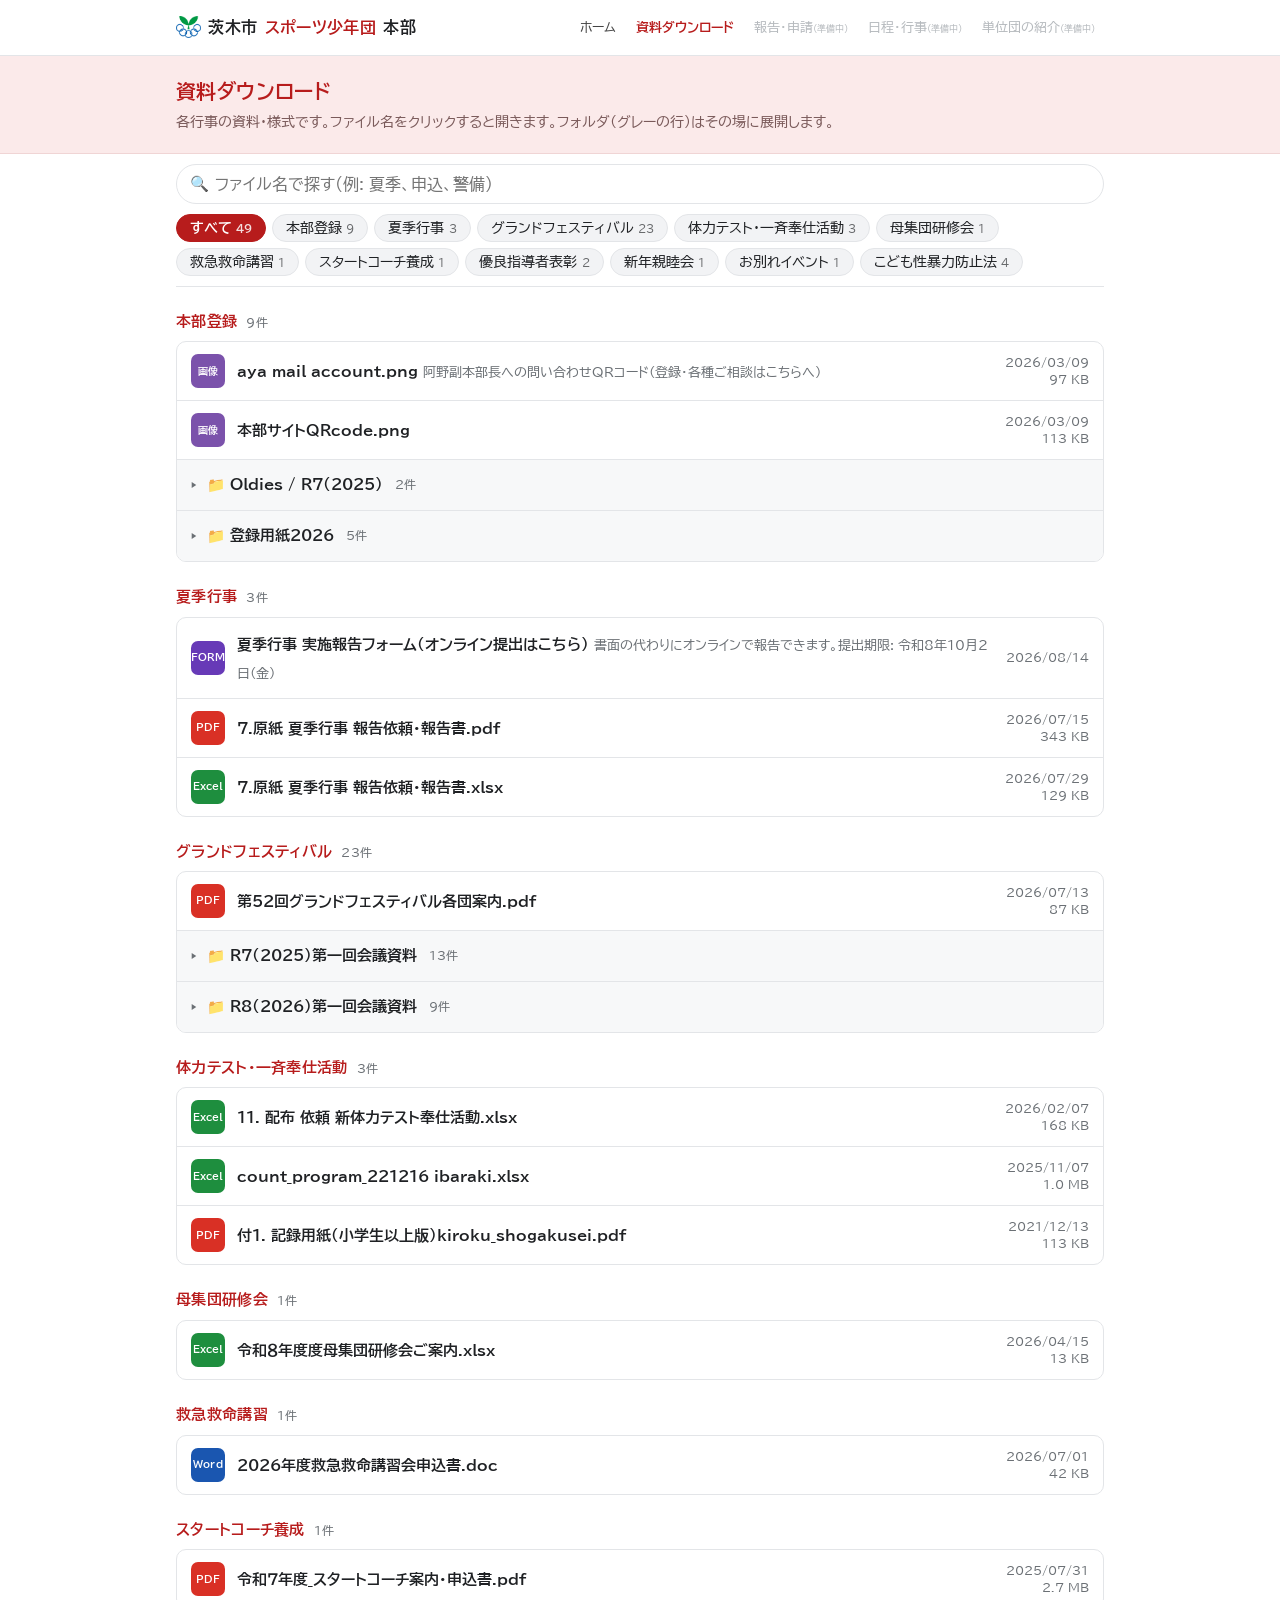
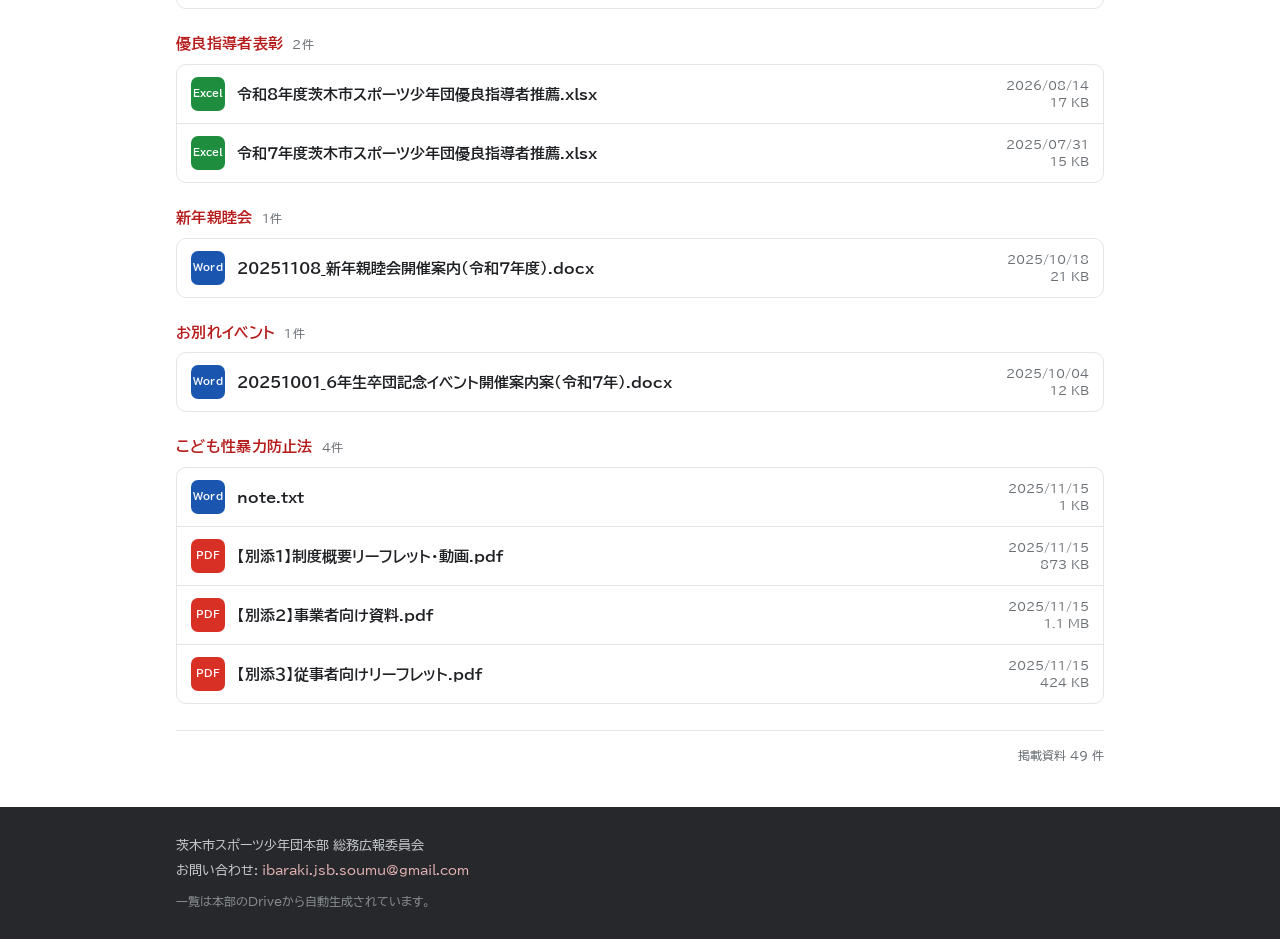
==== shiryo.html @ 9d0e5f06 "Add: PWA対応(ホーム画面追加用アイコン)とヘッダーへの公式ロゴ表示 - スポ少公式ロゴを透過化しアイコン一式(512/192/180/32)とlogo.pngを生成 - manifest.we" ====
<!DOCTYPE html>
<html lang="ja">
<head>
<meta charset="UTF-8">
<meta name="viewport" content="width=device-width, initial-scale=1">
<title>資料ダウンロード | 茨木市スポーツ少年団本部</title>
<!-- ホーム画面追加・ブックマーク用のアイコン(PWA) -->
<link rel="manifest" href="manifest.webmanifest">
<meta name="theme-color" content="#b71c1c">
<link rel="icon" type="image/png" sizes="32x32" href="icons/icon-32.png">
<link rel="apple-touch-icon" href="icons/apple-touch-icon.png">
<link rel="preconnect" href="https://fonts.googleapis.com">
<link rel="preconnect" href="https://fonts.gstatic.com" crossorigin>
<link href="https://fonts.googleapis.com/css2?family=BIZ+UDPGothic:wght@400;700&display=swap" rel="stylesheet">
<link rel="stylesheet" href="style.css">
<!--
  資料ダウンロードページ。
  データの流れ: ページを開くたびに「本部サイト資料一覧」スプレッドシート(資料一覧+手動追加)を直読みする。
  シート側は Apps Script の時間トリガーで1時間ごとに Drive から自動更新される。
  → 担当者は Drive にファイルを置くだけ。このHTMLの更新は不要。
  下の DATA = [...] は、シートが読めなかったときの予備(最終スナップショット)。
-->
<style>
  /* このページは検索バーを画面上部に固定するため、共通ヘッダーの固定を解除する */
  .sitehead{position:static}

  .pagehead{background:var(--red-pale);border-bottom:1px solid #f0d5d5}
  .pagehead .wrap{padding:18px 16px}
  .pagehead h1{font-size:1.25rem;color:var(--red);letter-spacing:.02em}
  .pagehead p{font-size:.85rem;color:#7a5a5a;margin-top:2px}

  .tools{position:sticky;top:0;background:var(--bg);padding-top:10px;z-index:10;
         border-bottom:1px solid var(--line);margin-bottom:2px}
  .search{position:relative;margin-bottom:10px}
  .search input{width:100%;padding:11px 38px 11px 38px;font-size:1rem;border:1px solid var(--line);
                border-radius:999px;background:#fff;outline:none;font-family:inherit}
  .search input:focus{border-color:var(--red);box-shadow:0 0 0 3px rgba(183,28,28,.10)}
  .search .icon{position:absolute;left:14px;top:50%;transform:translateY(-50%);color:var(--sub);font-size:.95rem}
  .search .clear{position:absolute;right:8px;top:50%;transform:translateY(-50%);border:0;background:none;
                 color:var(--sub);font-size:1.1rem;cursor:pointer;padding:4px 8px;display:none}
  .tabs{display:flex;flex-wrap:wrap;gap:6px;padding-bottom:10px}
  .tabs button{border:1px solid var(--line);background:var(--chip);color:var(--ink);
               padding:6px 13px;border-radius:999px;font-size:.85rem;cursor:pointer;white-space:nowrap;
               font-family:inherit;transition:.15s}
  .tabs button:hover{background:#e8e9eb}
  .tabs button.on{background:var(--red);border-color:var(--red);color:#fff;font-weight:700}
  .tabs button .n{opacity:.65;font-size:.78em;margin-left:.4em}
  .tabs button.on .n{opacity:.85}

  .group{margin-top:22px}
  .group h2{font-size:.95rem;color:var(--red);margin:0 0 6px;font-weight:700;
            letter-spacing:.02em;display:flex;align-items:baseline;gap:.6em}
  .group h2 .n{color:var(--sub);font-size:.8em;font-weight:400}
  .list{border:1px solid var(--line);border-radius:10px;overflow:hidden;background:#fff}
  .item{display:flex;align-items:center;gap:12px;padding:12px 14px;border-bottom:1px solid var(--line);
        text-decoration:none;color:inherit;transition:background .12s}
  .item:hover{background:var(--hover)}
  .list > .item:last-child, details:last-child .item:last-child{border-bottom:none}
  .kind{flex:0 0 auto;width:34px;height:34px;border-radius:7px;display:flex;align-items:center;
        justify-content:center;font-size:.62rem;font-weight:700;color:#fff;letter-spacing:.02em}
  .k-PDF{background:#d93025} .k-Excel{background:#1e8e3e} .k-Word{background:#1a56b0}
  .k-PowerPoint{background:#d56b1f} .k-画像{background:#7b52ab} .k-ZIP{background:#5f6368}
  .k-その他{background:#8a9099} .k-フォーム{background:#673ab7}
  .body{min-width:0;flex:1}
  .name{font-size:.94rem;font-weight:600;word-break:break-word;line-height:1.5}
  .desc{font-size:.8rem;color:var(--sub);margin-top:1px;word-break:break-word}
  .meta{flex:0 0 auto;text-align:right;font-size:.76rem;color:var(--sub);white-space:nowrap;line-height:1.4}
  .new{display:inline-block;background:var(--red);color:#fff;font-size:.62rem;font-weight:700;
       border-radius:3px;padding:1px 5px;margin-left:6px;vertical-align:1px;letter-spacing:.03em}

  details{border-bottom:1px solid var(--line)}
  details:last-child{border-bottom:none}
  summary{display:flex;align-items:center;gap:10px;padding:12px 14px;cursor:pointer;
          background:var(--fold);list-style:none;user-select:none}
  summary::-webkit-details-marker{display:none}
  summary:hover{background:#eef0f2}
  .tri{flex:0 0 auto;transition:transform .15s;color:var(--sub);font-size:.7rem}
  details[open] .tri{transform:rotate(90deg)}
  .fname{font-size:.92rem;font-weight:700}
  .fcount{color:var(--sub);font-size:.78rem;margin-left:.2em}
  details .item{padding-left:38px;background:#fff}
  details .item:hover{background:var(--hover)}

  .empty{padding:40px 10px;text-align:center;color:var(--sub);font-size:.9rem}
  .stampline{margin:26px 0 0;padding-top:14px;border-top:1px solid var(--line);
             font-size:.78rem;color:var(--sub);text-align:right}

  @media (max-width:560px){
    .meta{display:none}
    .name{font-size:.9rem}
    /* スマホ: タブを折り返さず1段の横スクロールにして、貼り付きヘッダーを低く保つ */
    .tabs{flex-wrap:nowrap;overflow-x:auto;-webkit-overflow-scrolling:touch;
          scrollbar-width:none;margin:0 -16px;padding:0 16px 10px}
    .tabs::-webkit-scrollbar{display:none}
  }
</style>
</head>
<body>

<header class="sitehead">
  <div class="in">
    <a class="brand" href="./"><img src="icons/logo.png" alt="スポーツ少年団ロゴ">茨木市<span>スポーツ少年団</span>本部</a>
    <nav>
      <a href="./">ホーム</a>
      <a class="cur" href="shiryo.html">資料ダウンロード</a>
      <span class="soon">報告・申請<small>(準備中)</small></span>
      <span class="soon">日程・行事<small>(準備中)</small></span>
      <span class="soon">単位団の紹介<small>(準備中)</small></span>
    </nav>
  </div>
</header>

<div class="pagehead">
  <div class="wrap">
    <h1>資料ダウンロード</h1>
    <p>各行事の資料・様式です。ファイル名をクリックすると開きます。フォルダ(グレーの行)はその場に展開します。</p>
  </div>
</div>

<div class="wrap">
  <div class="tools">
    <div class="search">
      <span class="icon">🔍</span>
      <input id="q" type="search" placeholder="ファイル名で探す(例: 夏季、申込、警備)" autocomplete="off">
      <button class="clear" id="clear" aria-label="消す">×</button>
    </div>
    <div class="tabs" id="tabs"></div>
  </div>

  <div id="out"></div>

  <div class="stampline" id="stamp"></div>
</div>

<footer>
  <div class="in">
    茨木市スポーツ少年団本部 総務広報委員会<br>
    お問い合わせ: <a href="mailto:ibaraki.jsb.soumu@gmail.com">ibaraki.jsb.soumu@gmail.com</a>
    <div class="fine">一覧は本部のDriveから自動生成されています。</div>
  </div>
</footer>

<script>
// c=分類 p=サブフォルダ('' は直下) n=ファイル名 d=説明 k=種類 u=更新日 s=サイズ l=リンク
// 予備データ: 2026-08-14 スプレッドシート出力(49件)。シートが読めたら置き換わる
let DATA = [
 {"c":"本部登録","p":"","n":"aya mail account.png","d":"阿野副本部長への問い合わせQRコード(登録・各種ご相談はこちらへ)","k":"画像","u":"2026/03/09","s":"97 KB","l":"https://drive.google.com/file/d/1FOjSqA5wW7QbJ7CPWMmMfvYN0DqtTDdO/view"},
 {"c":"本部登録","p":"","n":"本部サイトQRcode.png","d":"","k":"画像","u":"2026/03/09","s":"113 KB","l":"https://drive.google.com/file/d/1mgGW3LjynxIjxL8rFnV1Q5CxrqnWrZqE/view"},
 {"c":"本部登録","p":"Oldies / R7(2025)","n":"4.本部登録表A&B.xlsx","d":"","k":"Excel","u":"2025/07/19","s":"45 KB","l":"https://drive.google.com/file/d/1cQbgi2sWg4x5fj7pLTHAJfopjEsu0LDP/view"},
 {"c":"本部登録","p":"Oldies / R7(2025)","n":"登録用紙2025.zip","d":"","k":"ZIP","u":"2025/07/31","s":"707 KB","l":"https://drive.google.com/file/d/1zjTCpxL98X5EARwsdaGv8eu-L04l6NT-/view"},
 {"c":"本部登録","p":"登録用紙2026","n":"2026年度登録手続きについて.pdf","d":"","k":"PDF","u":"2026/03/09","s":"232 KB","l":"https://drive.google.com/file/d/1XxsV97GCTtRTGhJxH3ZnGtgQJB5LU-8Y/view"},
 {"c":"本部登録","p":"登録用紙2026","n":"わかば申込書.xlsx","d":"","k":"Excel","u":"2026/03/09","s":"17 KB","l":"https://drive.google.com/file/d/15vwYwmU-DsJBvEAqwApyYbsQ2qi198UB/view"},
 {"c":"本部登録","p":"登録用紙2026","n":"少年団登録システム_代表メールアドレス変更操作手順.pdf","d":"","k":"PDF","u":"2026/03/05","s":"488 KB","l":"https://drive.google.com/file/d/12KC8ektOCG_4doBWCZVOydpH4VnZvMvy/view"},
 {"c":"本部登録","p":"登録用紙2026","n":"指導者会員名簿AB_2026改訂版.xlsx","d":"","k":"Excel","u":"2026/03/09","s":"38 KB","l":"https://drive.google.com/file/d/1O5uByCQJzPAyJuA0DL4kZ6croutQETmD/view"},
 {"c":"本部登録","p":"登録用紙2026","n":"本部登録チェック表_封筒.xlsx","d":"","k":"Excel","u":"2026/03/09","s":"71 KB","l":"https://drive.google.com/file/d/1_69Nxqpsxhf40aove8PyHd5NRIQ6gGAV/view"},
 {"c":"夏季行事","p":"","n":"夏季行事 実施報告フォーム(オンライン提出はこちら)","d":"書面の代わりにオンラインで報告できます。提出期限: 令和8年10月2日(金)","k":"フォーム","u":"2026/08/14","s":"","l":"https://docs.google.com/forms/d/e/1FAIpQLSf3aInRjQCVHlUAFjyBhXDfmYWGuzt3kATJhsNsNPAD850-fw/viewform"},
 {"c":"夏季行事","p":"","n":"7.原紙 夏季行事 報告依頼・報告書.pdf","d":"","k":"PDF","u":"2026/07/15","s":"343 KB","l":"https://drive.google.com/file/d/1asd1w7vmzWuTIWYViamYhgvXy4CTgT6F/view"},
 {"c":"夏季行事","p":"","n":"7.原紙 夏季行事 報告依頼・報告書.xlsx","d":"","k":"Excel","u":"2026/07/29","s":"129 KB","l":"https://drive.google.com/file/d/1-KoF1yhyQL4lvJXjU5oytVPMihF0FhTM/view"},
 {"c":"グランドフェスティバル","p":"","n":"第52回グランドフェスティバル各団案内.pdf","d":"","k":"PDF","u":"2026/07/13","s":"87 KB","l":"https://drive.google.com/file/d/1W2IdGdTI4X5TS-w7GN_0OSZ7KcWpWqjH/view"},
 {"c":"グランドフェスティバル","p":"R7(2025)第一回会議資料","n":"20250719 第51回ｸﾞﾗﾝﾄﾞF(アンケート).docx","d":"","k":"Word","u":"2025/09/17","s":"26 KB","l":"https://drive.google.com/file/d/1NIBknUpgGwIEA59AoD3YsoinVCXtZWE7/view"},
 {"c":"グランドフェスティバル","p":"R7(2025)第一回会議資料","n":"20250719 第51回ｸﾞﾗﾝﾄﾞF①(案内状・各団案内一式).docx","d":"","k":"Word","u":"2025/07/19","s":"42 KB","l":"https://drive.google.com/file/d/1X8PsI33t84NO7FGMVxMfS9cqxbnOvrJx/view"},
 {"c":"グランドフェスティバル","p":"R7(2025)第一回会議資料","n":"20250809 第51回ｸﾞﾗﾝﾄﾞF(競技グラウンド配置).pdf","d":"","k":"PDF","u":"2025/08/07","s":"129 KB","l":"https://drive.google.com/file/d/1rKgSnarvXYREQf4DkyuJHgdsK6rxtjj9/view"},
 {"c":"グランドフェスティバル","p":"R7(2025)第一回会議資料","n":"20250809 第51回ｸﾞﾗﾝﾄﾞF(競技種目・役割表).pdf","d":"","k":"PDF","u":"2025/08/06","s":"59 KB","l":"https://drive.google.com/file/d/1A2V7uIrHd0i7KI1zoNZYuUUy142s9hLo/view"},
 {"c":"グランドフェスティバル","p":"R7(2025)第一回会議資料","n":"20250809 第51回ｸﾞﾗﾝﾄﾞF(臨時出店・調書依頼).pdf","d":"","k":"PDF","u":"2025/08/06","s":"72 KB","l":"https://drive.google.com/file/d/13-uQk8y8OYNE9BEvjZ4ob70_cwSGFO5Z/view"},
 {"c":"グランドフェスティバル","p":"R7(2025)第一回会議資料","n":"20250809 第51回ｸﾞﾗﾝﾄﾞF(食品衛生案内一式).pdf","d":"","k":"PDF","u":"2025/08/06","s":"82 KB","l":"https://drive.google.com/file/d/1v4qSWnp8MoweVgxOS_Ha4kNKX-J74BXK/view"},
 {"c":"グランドフェスティバル","p":"R7(2025)第一回会議資料","n":"20250830 第51回ｸﾞﾗﾝﾄﾞF(競技組合せ).pdf","d":"","k":"PDF","u":"2025/08/12","s":"30 KB","l":"https://drive.google.com/file/d/1f6lPAzaNilG0Y6esffQwc7z6hQwr1tun/view"},
 {"c":"グランドフェスティバル","p":"R7(2025)第一回会議資料","n":"①_第51回_GF開催にあたっての周知事項.pdf","d":"","k":"PDF","u":"2025/08/06","s":"656 KB","l":"https://drive.google.com/file/d/18XRALOAv9uQNjTPEU13r55yFrwwJ5bh1/view"},
 {"c":"グランドフェスティバル","p":"R7(2025)第一回会議資料","n":"②_第51回_各団実行委員の皆様へ.pdf","d":"","k":"PDF","u":"2025/08/04","s":"434 KB","l":"https://drive.google.com/file/d/1cy2ylfZnf1SVMBTVJ6f4emIqievLikzH/view"},
 {"c":"グランドフェスティバル","p":"R7(2025)第一回会議資料","n":"③_第51回_地割図面.pdf","d":"","k":"PDF","u":"2025/08/12","s":"49 KB","l":"https://drive.google.com/file/d/1Pqzx5QTozrr8dYIWglRU3hhwbP1ZfwWx/view"},
 {"c":"グランドフェスティバル","p":"R7(2025)第一回会議資料","n":"④_第51回_警備資料r4.pdf","d":"","k":"PDF","u":"2025/08/10","s":"620 KB","l":"https://drive.google.com/file/d/1NjBJmuBKRKKM5KjkSiL95xp5EXVkLlyS/view"},
 {"c":"グランドフェスティバル","p":"R7(2025)第一回会議資料","n":"⓪_第51回_GF実施要領.pdf","d":"","k":"PDF","u":"2025/08/10","s":"365 KB","l":"https://drive.google.com/file/d/1CVxMWL0_9CqF1s4DYIbWv76_d3pcYEnw/view"},
 {"c":"グランドフェスティバル","p":"R7(2025)第一回会議資料","n":"第51回グランドF各団案内.docx","d":"","k":"Word","u":"2025/08/02","s":"42 KB","l":"https://drive.google.com/file/d/1aHyaV5XhzT_VQ_piJsNKlui9_zkTSbK6/view"},
 {"c":"グランドフェスティバル","p":"R8(2026)第一回会議資料","n":"20260808 第52回ｸﾞﾗﾝﾄﾞF(地割図面).pdf","d":"","k":"PDF","u":"2026/08/08","s":"71 KB","l":"https://drive.google.com/file/d/1oirZQS2cTwlNsQZC1RN39foYE5aTZEad/view"},
 {"c":"グランドフェスティバル","p":"R8(2026)第一回会議資料","n":"20260808 第52回ｸﾞﾗﾝﾄﾞF(模擬店内容).pdf","d":"","k":"PDF","u":"2026/08/08","s":"33 KB","l":"https://drive.google.com/file/d/1O5rjA-dO3Hp0xPK-BOn-3V2KiSrwxuNm/view"},
 {"c":"グランドフェスティバル","p":"R8(2026)第一回会議資料","n":"20260808 第52回ｸﾞﾗﾝﾄﾞF(競技種目・役割表).pdf","d":"","k":"PDF","u":"2026/08/08","s":"58 KB","l":"https://drive.google.com/file/d/1dAgSiecbXKN7FoPWiTiZ0_BQy-PsdXjF/view"},
 {"c":"グランドフェスティバル","p":"R8(2026)第一回会議資料","n":"20260808 第52回ｸﾞﾗﾝﾄﾞF(競技組合せ).pdf","d":"","k":"PDF","u":"2026/08/08","s":"27 KB","l":"https://drive.google.com/file/d/1sQGZdq9F9_w44jmFDM2UiOJ4V3He8iGq/view"},
 {"c":"グランドフェスティバル","p":"R8(2026)第一回会議資料","n":"20260808 第52回ｸﾞﾗﾝﾄﾞF(臨時出店・調査依頼).pdf","d":"","k":"PDF","u":"2026/08/08","s":"72 KB","l":"https://drive.google.com/file/d/1yadSRA2YuaIv2HitB3zowpS0n7xFHzJK/view"},
 {"c":"グランドフェスティバル","p":"R8(2026)第一回会議資料","n":"20260808 第52回ｸﾞﾗﾝﾄﾞF(食品衛生案内一式).pdf","d":"","k":"PDF","u":"2026/08/08","s":"82 KB","l":"https://drive.google.com/file/d/157g2x5gb3vtOH2rLxQdDsrMTMLieDgLS/view"},
 {"c":"グランドフェスティバル","p":"R8(2026)第一回会議資料","n":"①_第52回_GF開催にあたっての周知事項.pdf","d":"","k":"PDF","u":"2026/08/03","s":"134 KB","l":"https://drive.google.com/file/d/1rJPxz3J1H8idZj8ipTWvSuHxAtBhyD9o/view"},
 {"c":"グランドフェスティバル","p":"R8(2026)第一回会議資料","n":"②_第52回_各団実行委員の皆様へ.pdf","d":"","k":"PDF","u":"2026/08/03","s":"74 KB","l":"https://drive.google.com/file/d/1tsb-OH0OykcQme1LNj6gYMaGdGgV2AIv/view"},
 {"c":"グランドフェスティバル","p":"R8(2026)第一回会議資料","n":"④_第52回_警備資料.pdf","d":"","k":"PDF","u":"2026/08/04","s":"475 KB","l":"https://drive.google.com/file/d/14GwVBljczqRMWFo-o-cP85-R_9AOy4Bv/view"},
 {"c":"体力テスト・一斉奉仕活動","p":"","n":"11. 配布 依頼 新体力テスト奉仕活動.xlsx","d":"","k":"Excel","u":"2026/02/07","s":"168 KB","l":"https://drive.google.com/file/d/13oPli9zavvpvlyErB-_ZYOAbU7gVZYEt/view"},
 {"c":"体力テスト・一斉奉仕活動","p":"","n":"count_program_221216 ibaraki.xlsx","d":"","k":"Excel","u":"2025/11/07","s":"1.0 MB","l":"https://drive.google.com/file/d/1rDfUYuByTxY_w0MzD_XLx2G-h-iAZ9Hy/view"},
 {"c":"体力テスト・一斉奉仕活動","p":"","n":"付1. 記録用紙（小学生以上版）kiroku_shogakusei.pdf","d":"","k":"PDF","u":"2021/12/13","s":"113 KB","l":"https://drive.google.com/file/d/13RbhXnsrBgLMUHMiRLY1BewTvXsPmTFu/view"},
 {"c":"母集団研修会","p":"","n":"令和８年度度母集団研修会ご案内.xlsx","d":"","k":"Excel","u":"2026/04/15","s":"13 KB","l":"https://drive.google.com/file/d/1NBhS2QgajpyaHZP4TR1-JoIgrvKVFov9/view"},
 {"c":"救急救命講習","p":"","n":"2026年度救急救命講習会申込書.doc","d":"","k":"Word","u":"2026/07/01","s":"42 KB","l":"https://drive.google.com/file/d/1EZZy_KN_zJKBagwOyw-j8lxH7zNcHyNF/view"},
 {"c":"スタートコーチ養成","p":"","n":"令和７年度_スタートコーチ案内・申込書.pdf","d":"","k":"PDF","u":"2025/07/31","s":"2.7 MB","l":"https://drive.google.com/file/d/137WXEQsb7oNvC5zQepisMgPiv3M0PwMK/view"},
 {"c":"優良指導者表彰","p":"","n":"令和8年度茨木市スポーツ少年団優良指導者推薦.xlsx","d":"","k":"Excel","u":"2026/08/14","s":"17 KB","l":"https://drive.google.com/file/d/1zNU3kZxRwGxPudCFJE_ig67xgVSlVYgK/view"},
 {"c":"優良指導者表彰","p":"","n":"令和７年度茨木市スポーツ少年団優良指導者推薦.xlsx","d":"","k":"Excel","u":"2025/07/31","s":"15 KB","l":"https://drive.google.com/file/d/1qd5MezJCnv6ZWy-BQwCnw64ODFyvxdA7/view"},
 {"c":"新年親睦会","p":"","n":"20251108_新年親睦会開催案内(令和７年度）.docx","d":"","k":"Word","u":"2025/10/18","s":"21 KB","l":"https://drive.google.com/file/d/1V0clCSm5DuOFc_NiYzcJwHaMqZXiwyuN/view"},
 {"c":"お別れイベント","p":"","n":"20251001_6年生卒団記念イベント開催案内案(令和７年）.docx","d":"","k":"Word","u":"2025/10/04","s":"12 KB","l":"https://drive.google.com/file/d/10sihXzLbrzR1M61C74Db4sJ_Y9y8BXFI/view"},
 {"c":"こども性暴力防止法","p":"","n":"note.txt","d":"","k":"Word","u":"2025/11/15","s":"1 KB","l":"https://drive.google.com/file/d/1OOZgKfPv0tlHqu--NSRzPaNeU0KsX6qu/view"},
 {"c":"こども性暴力防止法","p":"","n":"【別添１】制度概要リーフレット・動画.pdf","d":"","k":"PDF","u":"2025/11/15","s":"873 KB","l":"https://drive.google.com/file/d/1owH42D9hCzF4juPYnf9wpToD9JNmHFPS/view"},
 {"c":"こども性暴力防止法","p":"","n":"【別添２】事業者向け資料.pdf","d":"","k":"PDF","u":"2025/11/15","s":"1.1 MB","l":"https://drive.google.com/file/d/1l3QH6le7aZzkJODbvx58tFMhPf5IdsQv/view"},
 {"c":"こども性暴力防止法","p":"","n":"【別添３】従事者向けリーフレット.pdf","d":"","k":"PDF","u":"2025/11/15","s":"424 KB","l":"https://drive.google.com/file/d/1qqDpaHYUpY6XpVM_aHBWPhN0JzdfWv7u/view"}
];

const ORDER = ['本部登録','夏季行事','グランドフェスティバル','体力テスト・一斉奉仕活動','母集団研修会',
               '救急救命講習','スタートコーチ養成','優良指導者表彰','新年親睦会','お別れイベント','こども性暴力防止法'];
const NEW_DAYS = 60;

function computeCategories(){
  return ORDER.filter(c => DATA.some(d => d.c === c))
    .concat([...new Set(DATA.map(d => d.c))].filter(c => !ORDER.includes(c)));
}
let categories = computeCategories();

let filter = '*';
// URLの ?cat=分類名 で初期表示タブを指定できる(例: shiryo.html?cat=夏季行事)
{
  const cat = new URLSearchParams(location.search).get('cat');
  if (cat && categories.includes(cat)) { filter = cat; }
}
const qInput = document.getElementById('q');
const clearBtn = document.getElementById('clear');

function toDate(s){ const p = String(s||'').split('/'); return p.length===3 ? new Date(+p[0],+p[1]-1,+p[2]) : null; }
function isNew(s){ const d = toDate(s); if(!d) return false;
  return (Date.now() - d.getTime()) / 86400000 <= NEW_DAYS; }
function esc(s){ return String(s||'').replace(/[&<>"]/g, c => ({'&':'&amp;','<':'&lt;','>':'&gt;','"':'&quot;'}[c])); }

function buildTabs(){
  const tabs = document.getElementById('tabs');
  const all = [{key:'*', label:'すべて', n:DATA.length}]
    .concat(categories.map(c => ({key:c, label:c, n:DATA.filter(d=>d.c===c).length})));
  tabs.innerHTML = all.map(t =>
    `<button data-key="${esc(t.key)}"${t.key===filter?' class="on"':''}>${esc(t.label)}<span class="n">${t.n}</span></button>`
  ).join('');
  tabs.querySelectorAll('button').forEach(b => b.addEventListener('click', () => {
    filter = b.dataset.key;
    buildTabs(); render();
  }));
  // 横スクロール時、選択中タブを見える位置に寄せる
  const on = tabs.querySelector('button.on');
  if (on) { on.scrollIntoView({inline:'center', block:'nearest'}); }
}

function itemHtml(d, showPath){
  const badge = d.k === 'PowerPoint' ? 'PPT' : d.k === 'その他' ? 'FILE' : d.k === 'フォーム' ? 'FORM' : d.k;
  const path = showPath ? esc(d.c) + (d.p ? ' &gt; ' + esc(d.p) : '') : '';
  return `
    <a class="item" href="${esc(d.l)}" target="_blank" rel="noopener">
      <span class="kind k-${esc(d.k)}">${esc(badge)}</span>
      <span class="body">
        <span class="name">${esc(d.n)}${isNew(d.u) ? '<span class="new">NEW</span>' : ''}</span>
        ${d.d || path ? `<span class="desc">${[path, esc(d.d)].filter(Boolean).join(' — ')}</span>` : ''}
      </span>
      <span class="meta">${esc(d.u)}${d.s ? '<br>' + esc(d.s) : ''}</span>
    </a>`;
}

function render(){
  const q = qInput.value.trim().toLowerCase();
  clearBtn.style.display = q ? 'block' : 'none';
  const hit = DATA.filter(d =>
    (filter === '*' || d.c === filter) &&
    (!q || (d.n + ' ' + (d.d||'') + ' ' + d.c + ' ' + (d.p||'')).toLowerCase().includes(q)));

  const out = document.getElementById('out');
  if (!hit.length){
    out.innerHTML = '<div class="empty">該当する資料がありません。<br>検索語を変えるか、「すべて」を選んでください。</div>';
    return;
  }

  if (q){
    out.innerHTML = `
      <div class="group">
        <h2>検索結果<span class="n">${hit.length}件</span></h2>
        <div class="list">${hit.map(d => itemHtml(d, true)).join('')}</div>
      </div>`;
    return;
  }

  out.innerHTML = categories.filter(c => hit.some(d => d.c === c)).map(c => {
    const items = hit.filter(d => d.c === c);
    const direct = items.filter(d => !d.p);
    const paths = [...new Set(items.filter(d => d.p).map(d => d.p))];
    const folders = paths.map(p => {
      const inFolder = items.filter(d => d.p === p);
      const hasNew = inFolder.some(d => isNew(d.u));
      return `
        <details>
          <summary><span class="tri">▶</span><span class="fname">📁 ${esc(p)}</span>
            <span class="fcount">${inFolder.length}件</span>${hasNew ? '<span class="new">NEW</span>' : ''}</summary>
          ${inFolder.map(d => itemHtml(d, false)).join('')}
        </details>`;
    });
    return `
      <div class="group">
        <h2>${esc(c)}<span class="n">${items.length}件</span></h2>
        <div class="list">${direct.map(d => itemHtml(d, false)).join('')}${folders.join('')}</div>
      </div>`;
  }).join('');
}

qInput.addEventListener('input', render);
clearBtn.addEventListener('click', () => { qInput.value = ''; render(); qInput.focus(); });
document.getElementById('stamp').textContent = '掲載資料 ' + DATA.length + ' 件';
buildTabs(); render();

// ---- シート直読み。成功したら最新データに差し替える。失敗時は焼き込みデータのまま動く ----
const SHEET_ID = '1SO0QSusrDojFkDraf4MSGbUrFBch8jAM1ygvX_SlDVo';
let liveMain = null, liveManual = null;

function gviz(sheetName, handler){
  const s = document.createElement('script');
  s.src = 'https://docs.google.com/spreadsheets/d/' + SHEET_ID +
          '/gviz/tq?tqx=out:json;responseHandler:' + handler +
          '&headers=1&sheet=' + encodeURIComponent(sheetName);
  s.onerror = function(){ console.warn('シート読込失敗: ' + sheetName); };
  document.head.appendChild(s);
}
function cellText(row, i){
  const c = row.c ? row.c[i] : null;
  if(!c) return '';
  const v = (c.f !== undefined && c.f !== null) ? c.f : c.v;
  return v == null ? '' : String(v);
}
window.onSheetMain = function(res){ liveMain = res; tryApplyLive(); };
window.onSheetManual = function(res){ liveManual = res; tryApplyLive(); };

function tryApplyLive(){
  if(!liveMain || !liveManual) return;
  try{
    const drive = (liveMain.table.rows || []).map(r => ({
      c: cellText(r,0), p: cellText(r,1), n: cellText(r,2), d: cellText(r,3),
      k: cellText(r,4), u: cellText(r,5), s: cellText(r,6), l: cellText(r,7),
      hide: cellText(r,9)
    })).filter(d => d.c && d.n && d.l && !d.hide.trim());
    const manual = (liveManual.table.rows || []).map(r => ({
      c: cellText(r,0), p: '', n: cellText(r,1) || cellText(r,3), d: cellText(r,2),
      k: cellText(r,4) || 'フォーム', u: cellText(r,5), s: '', l: cellText(r,3),
      hide: cellText(r,6)
    })).filter(d => d.c && d.l && !d.hide.trim());

    if(drive.length + manual.length === 0) return;
    DATA = manual.concat(drive);
    const idx = {};
    ORDER.forEach((c,i) => idx[c] = i);
    DATA.sort((a,b) => (idx[a.c] !== undefined ? idx[a.c] : 999) - (idx[b.c] !== undefined ? idx[b.c] : 999));
    categories = computeCategories();
    document.getElementById('stamp').textContent = '掲載資料 ' + DATA.length + ' 件(自動更新)';
    buildTabs(); render();
  }catch(e){ console.warn('シートデータの解釈に失敗', e); }
}
gviz('資料一覧', 'onSheetMain');
gviz('手動追加', 'onSheetManual');
</script>
</body>
</html>
---- style.css ----
/* ============================================================
   茨木市スポーツ少年団本部 サイト共通スタイル
   正本: 三役役員共有フォルダA/本部サイト/サイトソース/
   配色・フォント・ヘッダー・フッターはこのファイルで全ページ統一する
   ============================================================ */

:root{
  --red:#b71c1c; --red-hover:#d32f2f; --red-pale:#fbeaea;
  --ink:#1f2124; --sub:#6b7075; --line:#e3e5e8;
  --bg:#ffffff; --bg-alt:#f6f7f8; --chip:#f2f3f5; --hover:#faf7f7; --fold:#f7f8f9;
  --maxw:960px;
}
*{margin:0;padding:0;box-sizing:border-box}
html{-webkit-text-size-adjust:100%}
body{font-family:"BIZ UDPGothic","BIZ UDGothic","Hiragino Sans","Yu Gothic UI",Meiryo,sans-serif;
     color:var(--ink);background:var(--bg);line-height:1.75}
img{max-width:100%;display:block}
a{color:var(--red)}

/* ---- ヘッダー・ナビ ---- */
.sitehead{position:sticky;top:0;z-index:20;background:rgba(255,255,255,.96);
          backdrop-filter:blur(6px);border-bottom:1px solid var(--line)}
.sitehead .in{max-width:var(--maxw);margin:0 auto;padding:10px 16px;
              display:flex;align-items:center;justify-content:space-between;gap:10px;flex-wrap:wrap}
.brand{font-weight:700;font-size:1.02rem;color:var(--ink);text-decoration:none;letter-spacing:.02em;
       display:inline-flex;align-items:center;gap:.45em}
.brand span{color:var(--red)}
.brand img{height:1.35em;width:auto}
nav{display:flex;gap:2px;flex-wrap:wrap}
nav a,nav span{font-size:.82rem;text-decoration:none;color:#444;padding:6px 9px;border-radius:6px;
               white-space:nowrap}
nav a:hover{background:var(--red-pale);color:var(--red)}
nav a.cur{color:var(--red);font-weight:700}
nav span.soon{color:#b6babe;cursor:default}
nav span.soon small{font-size:.72em}

/* ---- 共通レイアウト ---- */
.wrap{max-width:var(--maxw);margin:0 auto;padding:0 16px}
section{padding:34px 0}
section.alt{background:var(--bg-alt)}
.sec-title{font-size:1.12rem;font-weight:700;color:var(--red);margin-bottom:16px;
           display:flex;align-items:center;gap:.6em}
.sec-title::before{content:"";width:6px;height:1.15em;background:var(--red);border-radius:2px}

/* ---- ボタン ---- */
.btn{display:inline-block;text-align:center;text-decoration:none;background:var(--red);color:#fff;
     font-weight:700;padding:12px 22px;border-radius:8px;letter-spacing:.04em;transition:.15s}
.btn:hover{background:var(--red-hover)}
.btn.ghost{background:#fff;color:var(--red);border:1.5px solid var(--red)}
.btn.ghost:hover{background:var(--red-pale)}

/* ---- フッター ---- */
footer{background:#26282b;color:#c7cacd;margin-top:40px}
footer .in{max-width:var(--maxw);margin:0 auto;padding:26px 16px;font-size:.82rem;line-height:1.9}
footer a{color:#e8b6b6;text-decoration:none}
footer .fine{color:#8a8e92;font-size:.76rem;margin-top:.6em}

@media (max-width:560px){
  .sitehead .in{padding:8px 12px}
  .brand{font-size:.95rem}
  nav a,nav span{font-size:.78rem;padding:5px 7px}
  section{padding:26px 0}
}
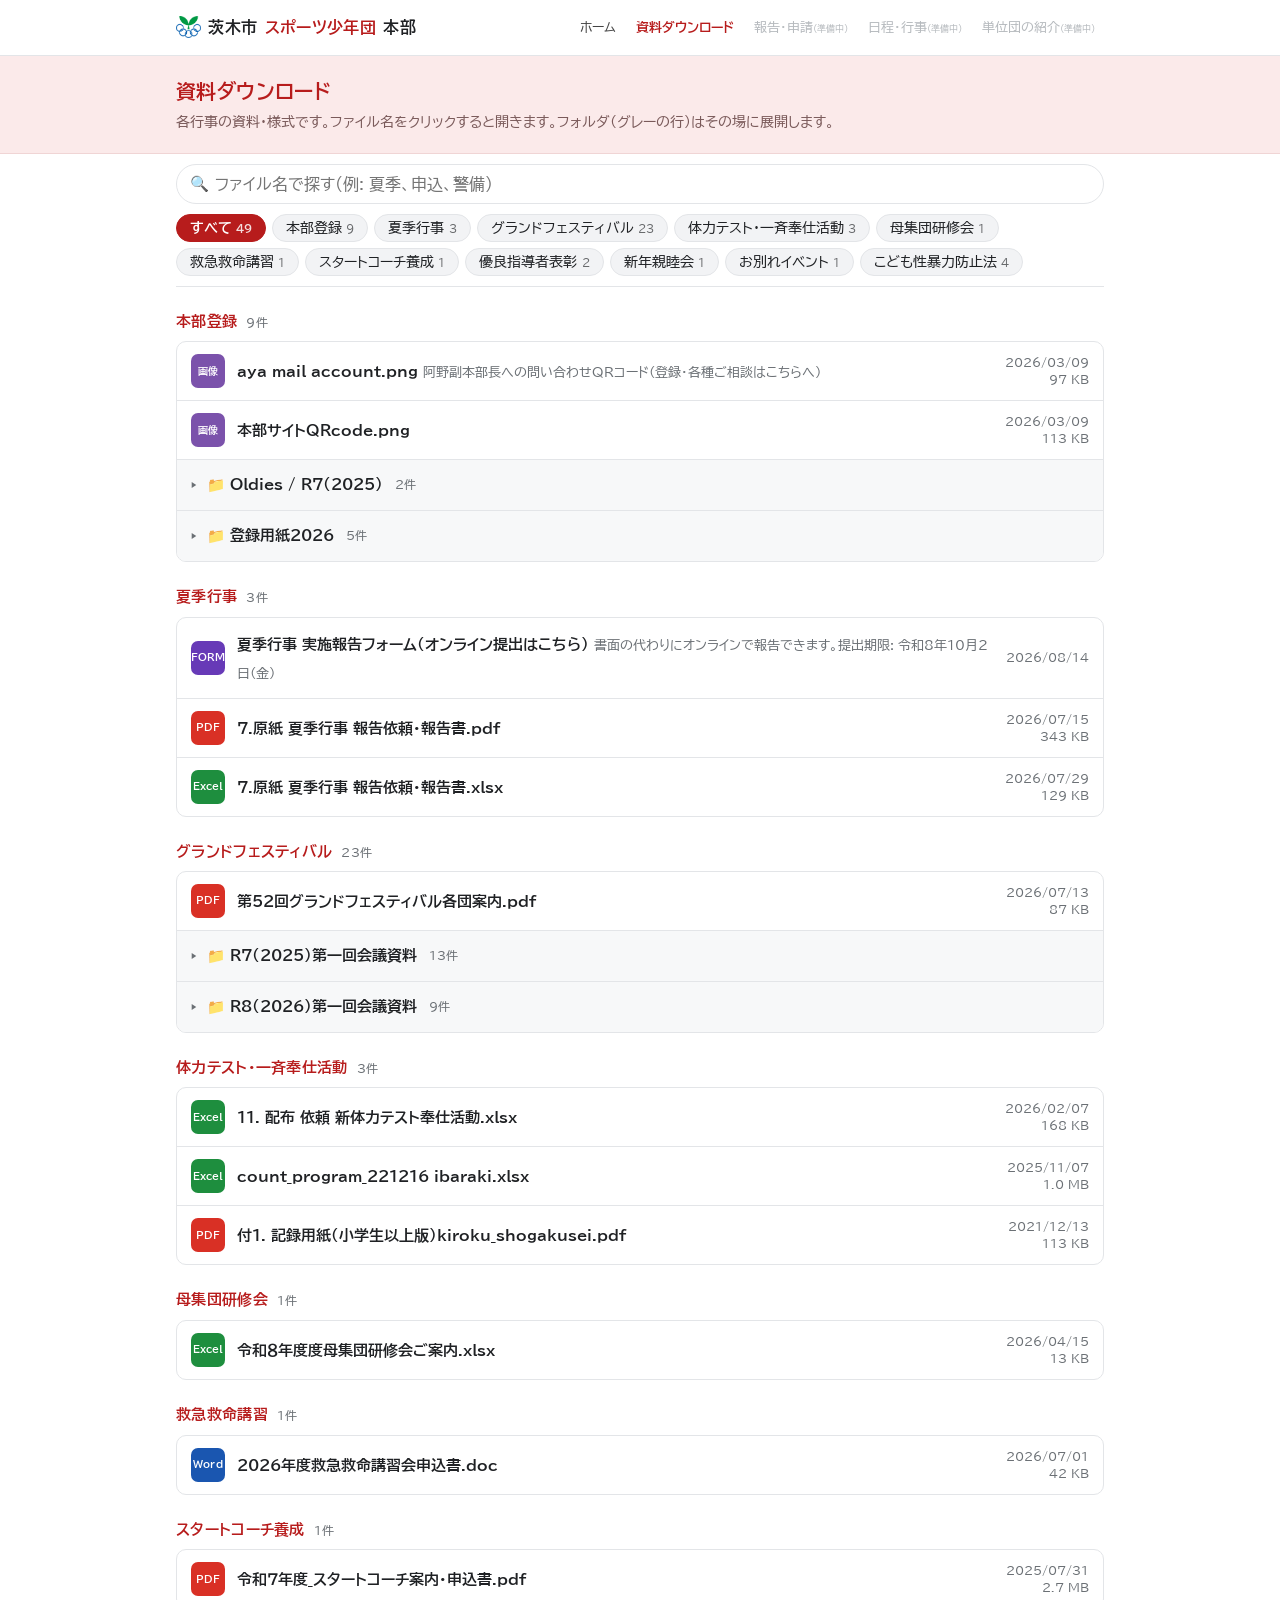
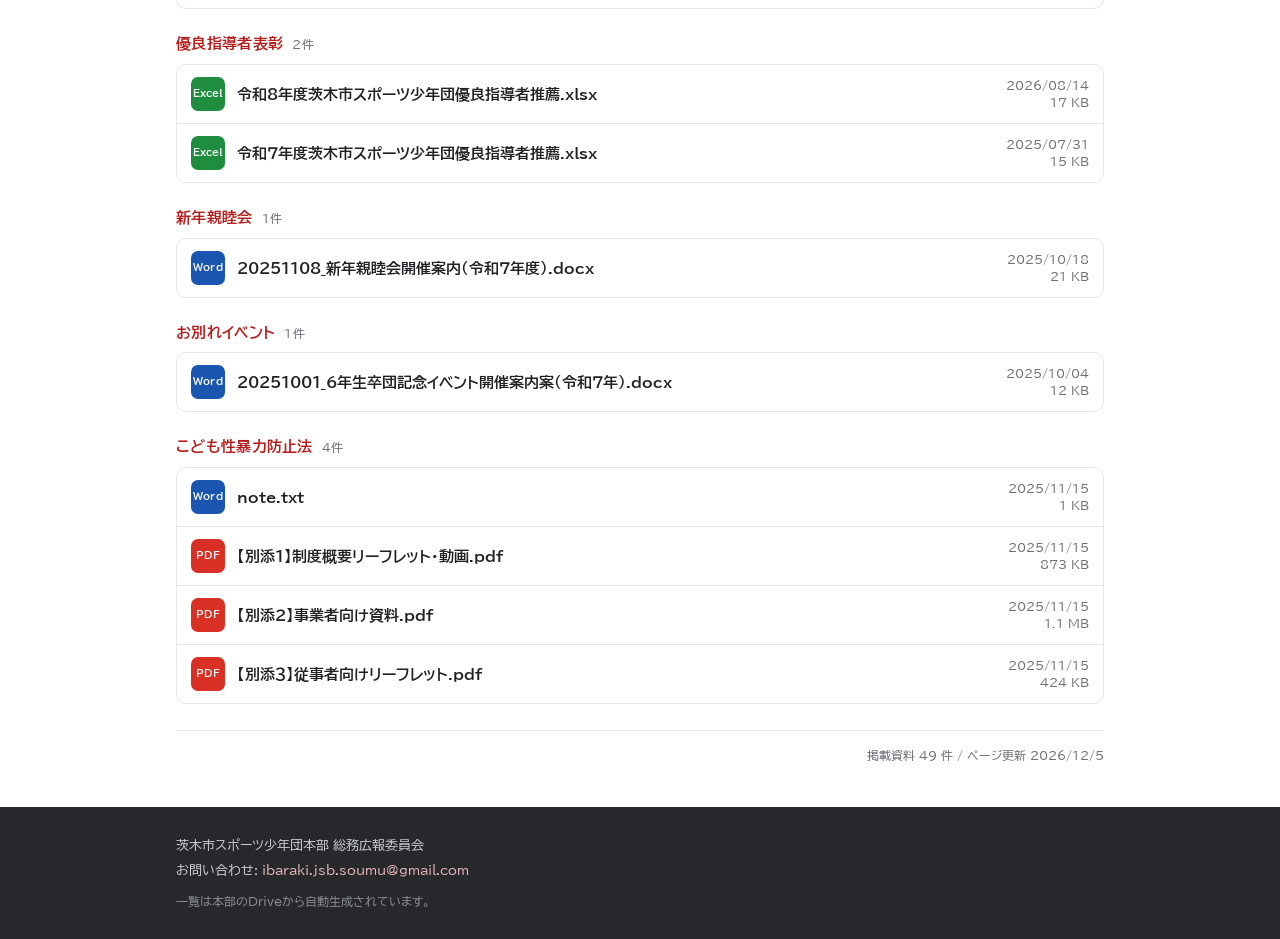
==== commit ffa9e89b: "Add: 各ページに最終更新日の自動表示(document.lastModified) Co-Authored-By: Claude Fable 5 <noreply@anthropic.com> C" ====
--- a/shiryo.html
+++ b/shiryo.html
@@ -12,7 +12,7 @@
 <link rel="preconnect" href="https://fonts.googleapis.com">
 <link rel="preconnect" href="https://fonts.gstatic.com" crossorigin>
 <link href="https://fonts.googleapis.com/css2?family=BIZ+UDPGothic:wght@400;700&display=swap" rel="stylesheet">
-<link rel="stylesheet" href="style.css">
+<link rel="stylesheet" href="style.css?v=2">
 <!--
   資料ダウンロードページ。
   データの流れ: ページを開くたびに「本部サイト資料一覧」スプレッドシート(資料一覧+手動追加)を直読みする。
@@ -293,9 +293,14 @@
   }).join('');
 }
 
+// ページの最終更新日(公開日時から自動。手動メンテ不要)
+function pageStamp(){
+  const m = new Date(document.lastModified);
+  return isNaN(m) ? '' : ' / ページ更新 ' + m.getFullYear() + '/' + (m.getMonth()+1) + '/' + m.getDate();
+}
 qInput.addEventListener('input', render);
 clearBtn.addEventListener('click', () => { qInput.value = ''; render(); qInput.focus(); });
-document.getElementById('stamp').textContent = '掲載資料 ' + DATA.length + ' 件';
+document.getElementById('stamp').textContent = '掲載資料 ' + DATA.length + ' 件' + pageStamp();
 buildTabs(); render();
 
 // ---- シート直読み。成功したら最新データに差し替える。失敗時は焼き込みデータのまま動く ----
@@ -339,7 +344,7 @@
     ORDER.forEach((c,i) => idx[c] = i);
     DATA.sort((a,b) => (idx[a.c] !== undefined ? idx[a.c] : 999) - (idx[b.c] !== undefined ? idx[b.c] : 999));
     categories = computeCategories();
-    document.getElementById('stamp').textContent = '掲載資料 ' + DATA.length + ' 件(自動更新)';
+    document.getElementById('stamp').textContent = '掲載資料 ' + DATA.length + ' 件(自動更新)' + pageStamp();
     buildTabs(); render();
   }catch(e){ console.warn('シートデータの解釈に失敗', e); }
 }
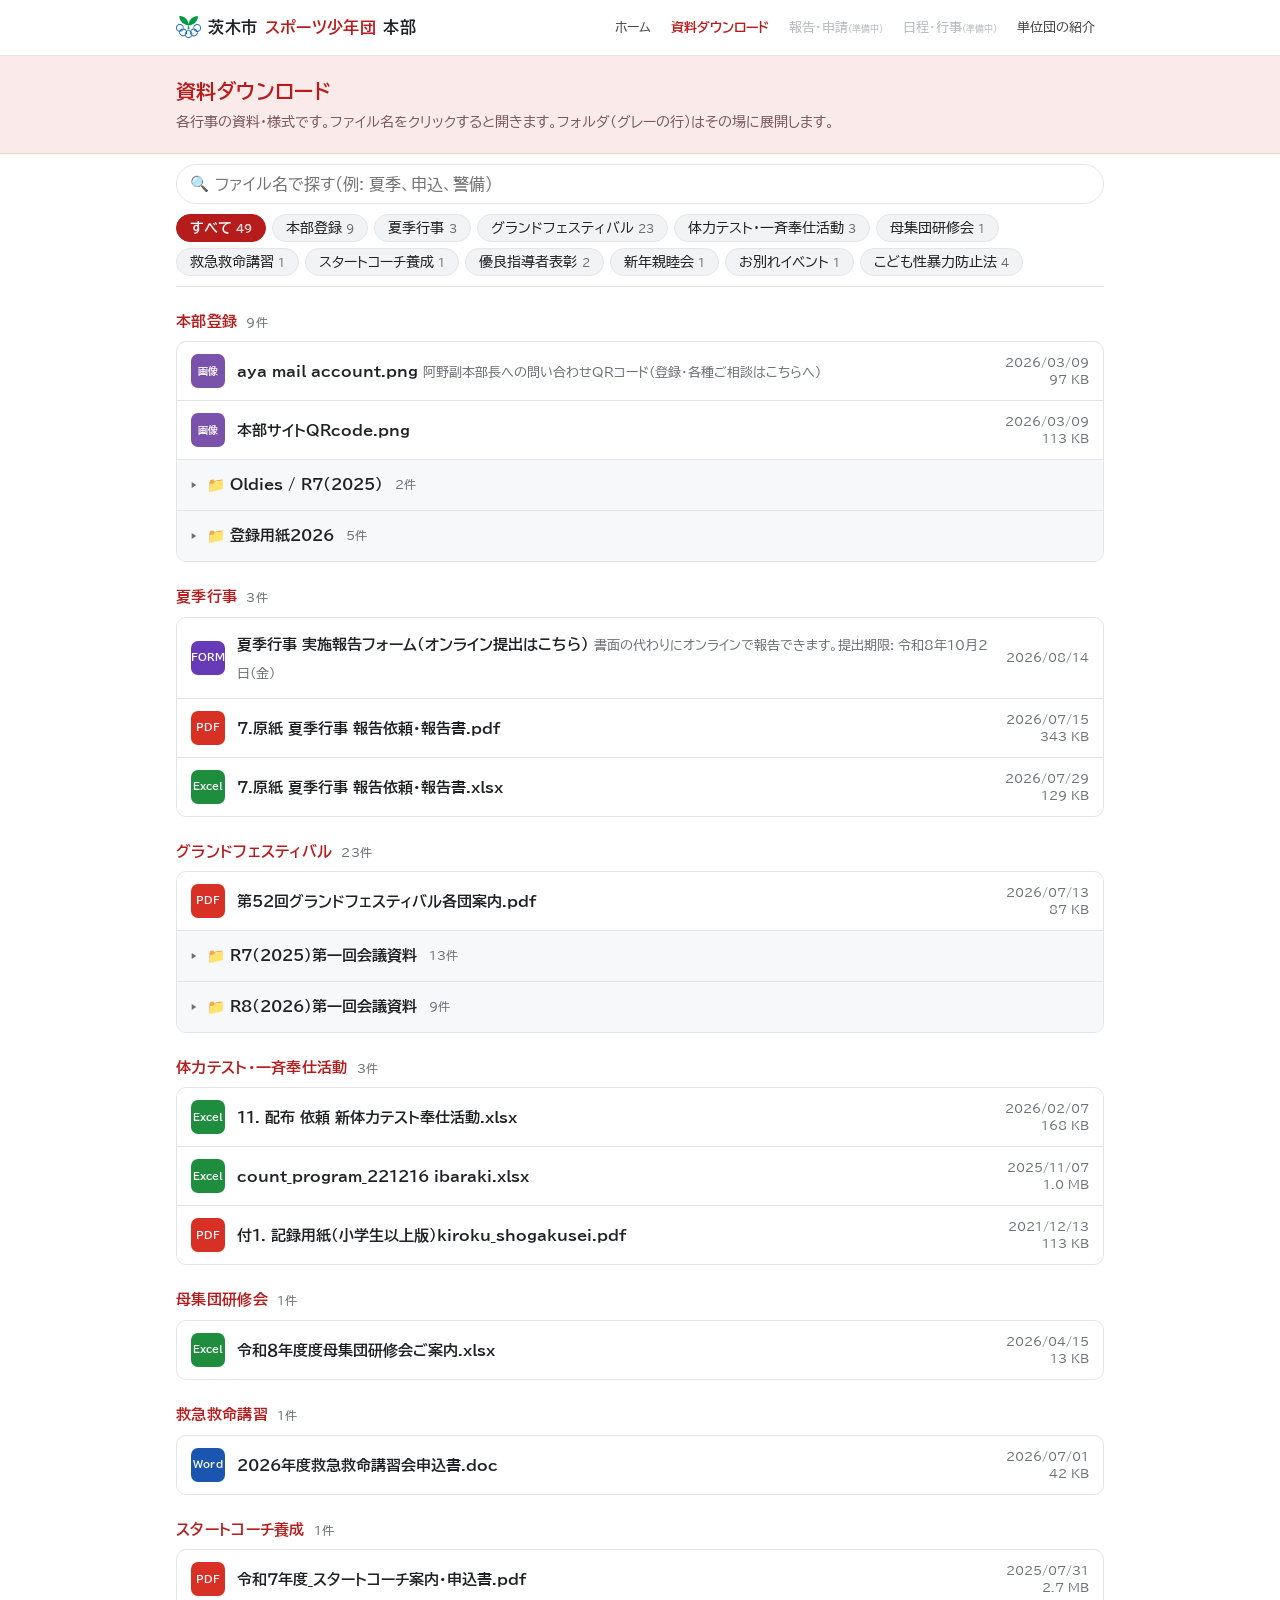
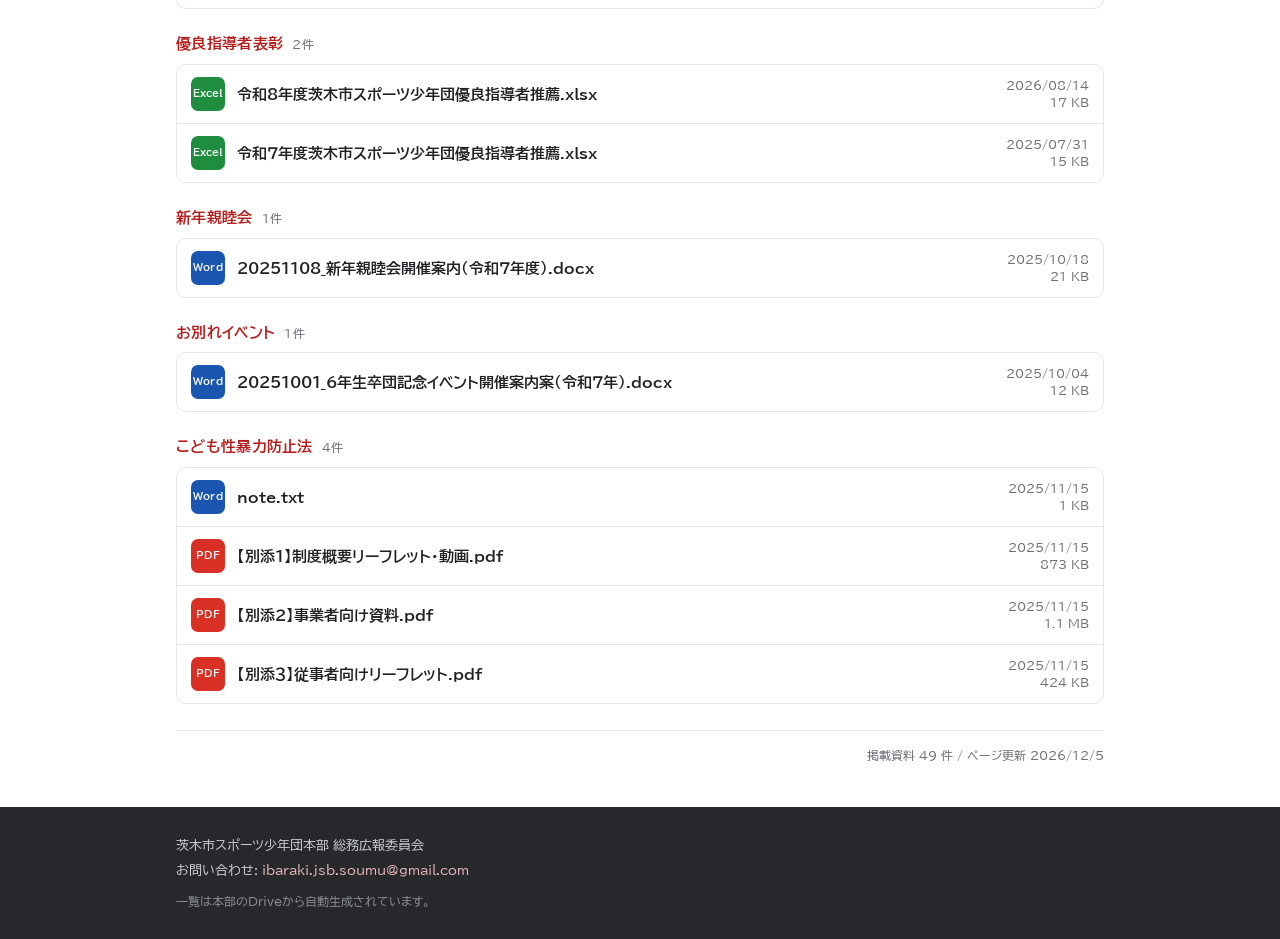
==== commit 65d12a51: "Add: 単位団の紹介ページ(2026年度24団・種目別) - 正本=2026年度本部役員名簿.xls 登録一覧表から転記 - 活動場所・連絡先・団サイトの欄を用意(判明した団から追記) - ナビの「" ====
--- a/shiryo.html
+++ b/shiryo.html
@@ -105,7 +105,7 @@
       <a class="cur" href="shiryo.html">資料ダウンロード</a>
       <span class="soon">報告・申請<small>(準備中)</small></span>
       <span class="soon">日程・行事<small>(準備中)</small></span>
-      <span class="soon">単位団の紹介<small>(準備中)</small></span>
+      <a href="tanidan.html">単位団の紹介</a>
     </nav>
   </div>
 </header>
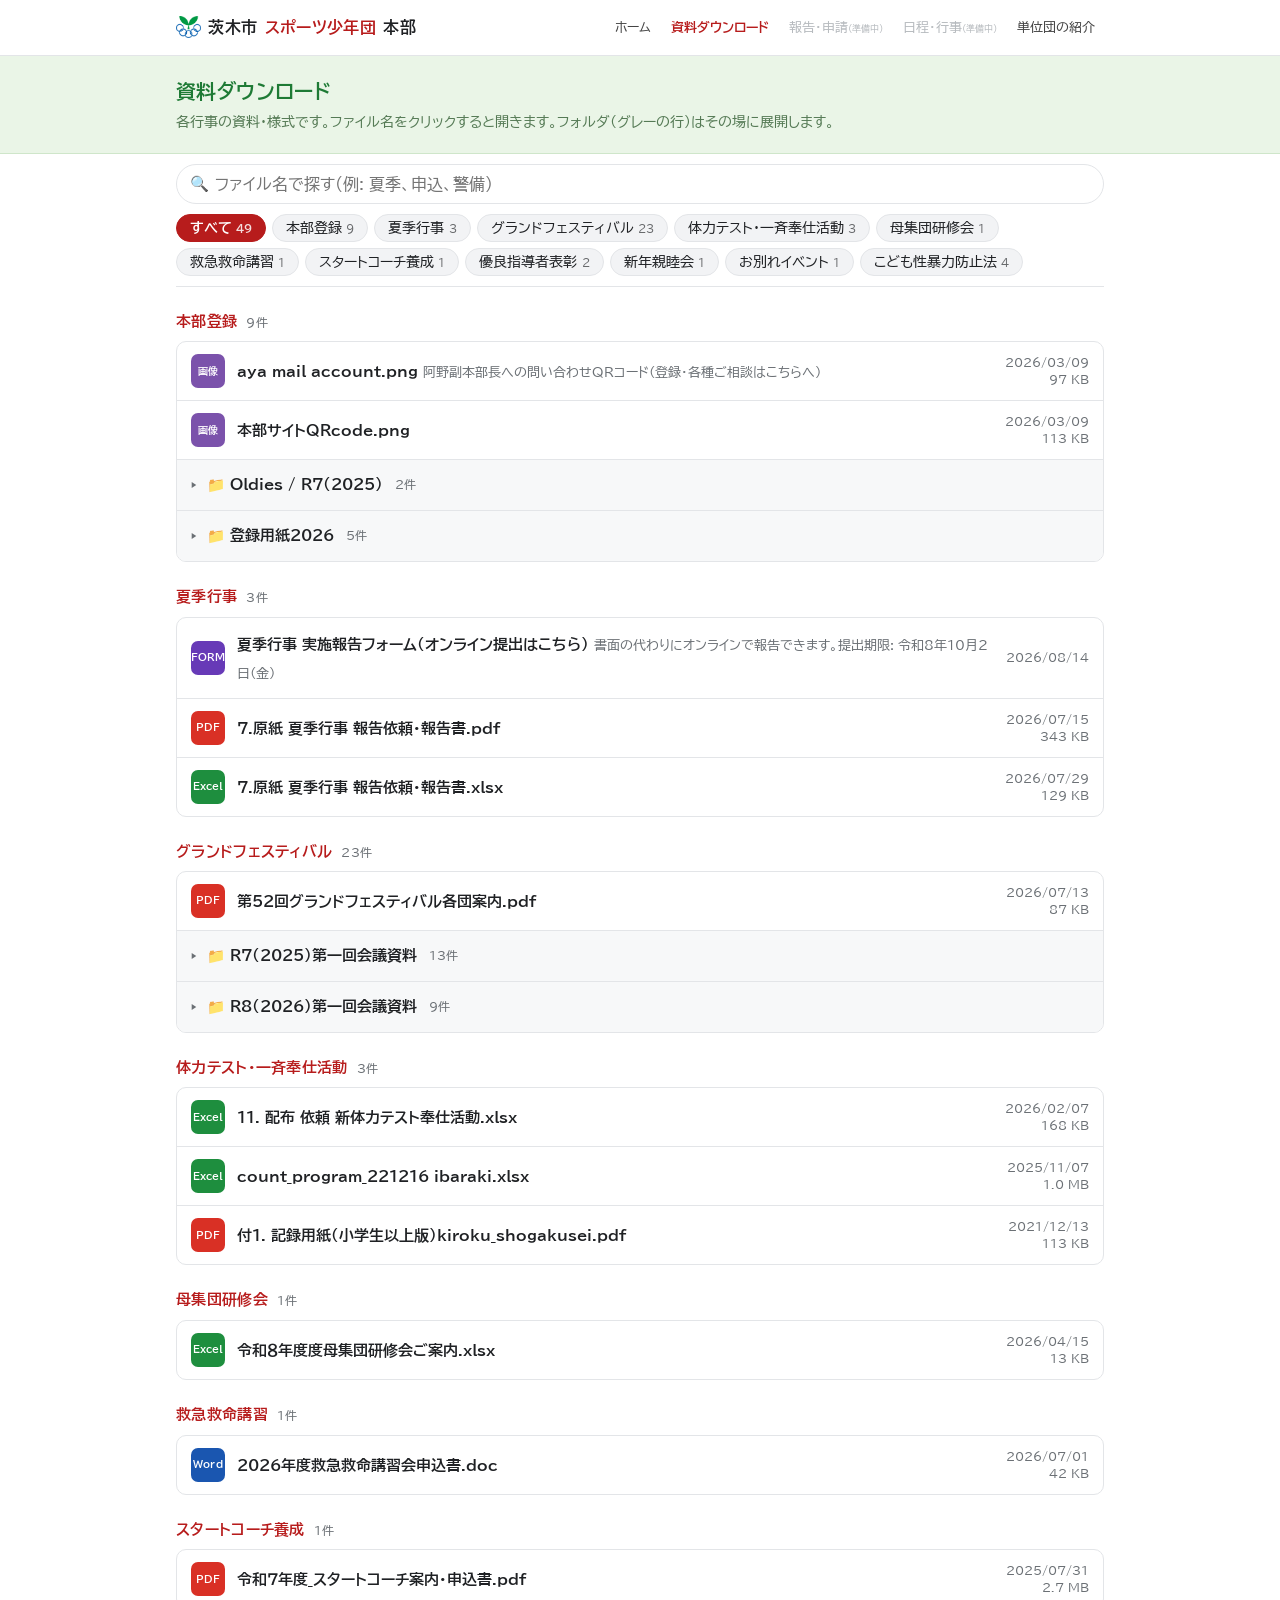
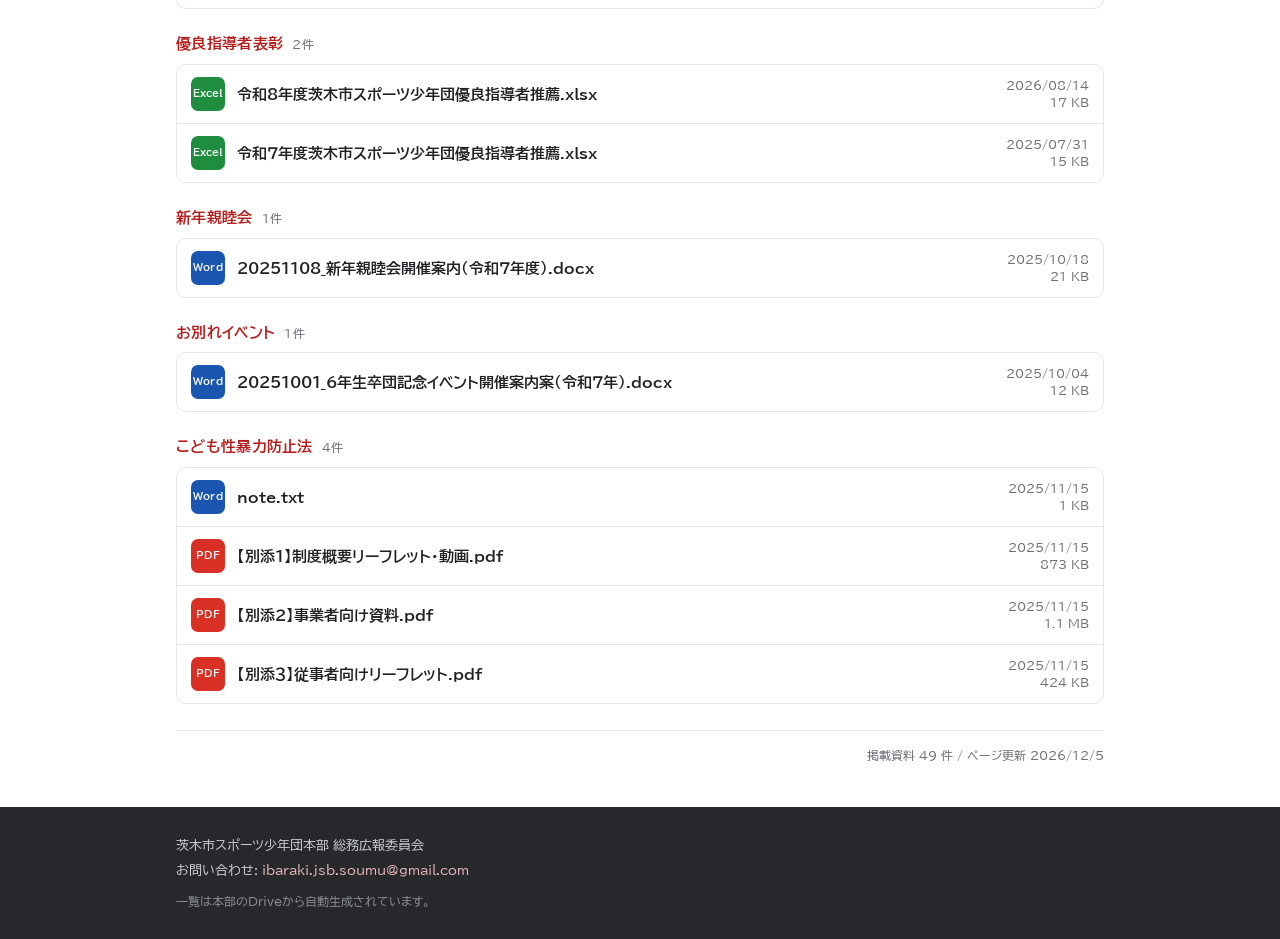
==== commit 85b8de2e: "Update: ページ帯を若草色(スポ少ロゴの双葉色)に・脚注表記を簡素化 Co-Authored-By: Claude Fable 5 <noreply@anthropic.com> Claude-" ====
--- a/shiryo.html
+++ b/shiryo.html
@@ -24,10 +24,11 @@
   /* このページは検索バーを画面上部に固定するため、共通ヘッダーの固定を解除する */
   .sitehead{position:static}
 
-  .pagehead{background:var(--red-pale);border-bottom:1px solid #f0d5d5}
+  /* 帯はスポ少ロゴの双葉にちなんだ若草色 */
+  .pagehead{background:#eaf5e7;border-bottom:1px solid #cfe6ca}
   .pagehead .wrap{padding:18px 16px}
-  .pagehead h1{font-size:1.25rem;color:var(--red);letter-spacing:.02em}
-  .pagehead p{font-size:.85rem;color:#7a5a5a;margin-top:2px}
+  .pagehead h1{font-size:1.25rem;color:#1e7a35;letter-spacing:.02em}
+  .pagehead p{font-size:.85rem;color:#557a55;margin-top:2px}
 
   .tools{position:sticky;top:0;background:var(--bg);padding-top:10px;z-index:10;
          border-bottom:1px solid var(--line);margin-bottom:2px}
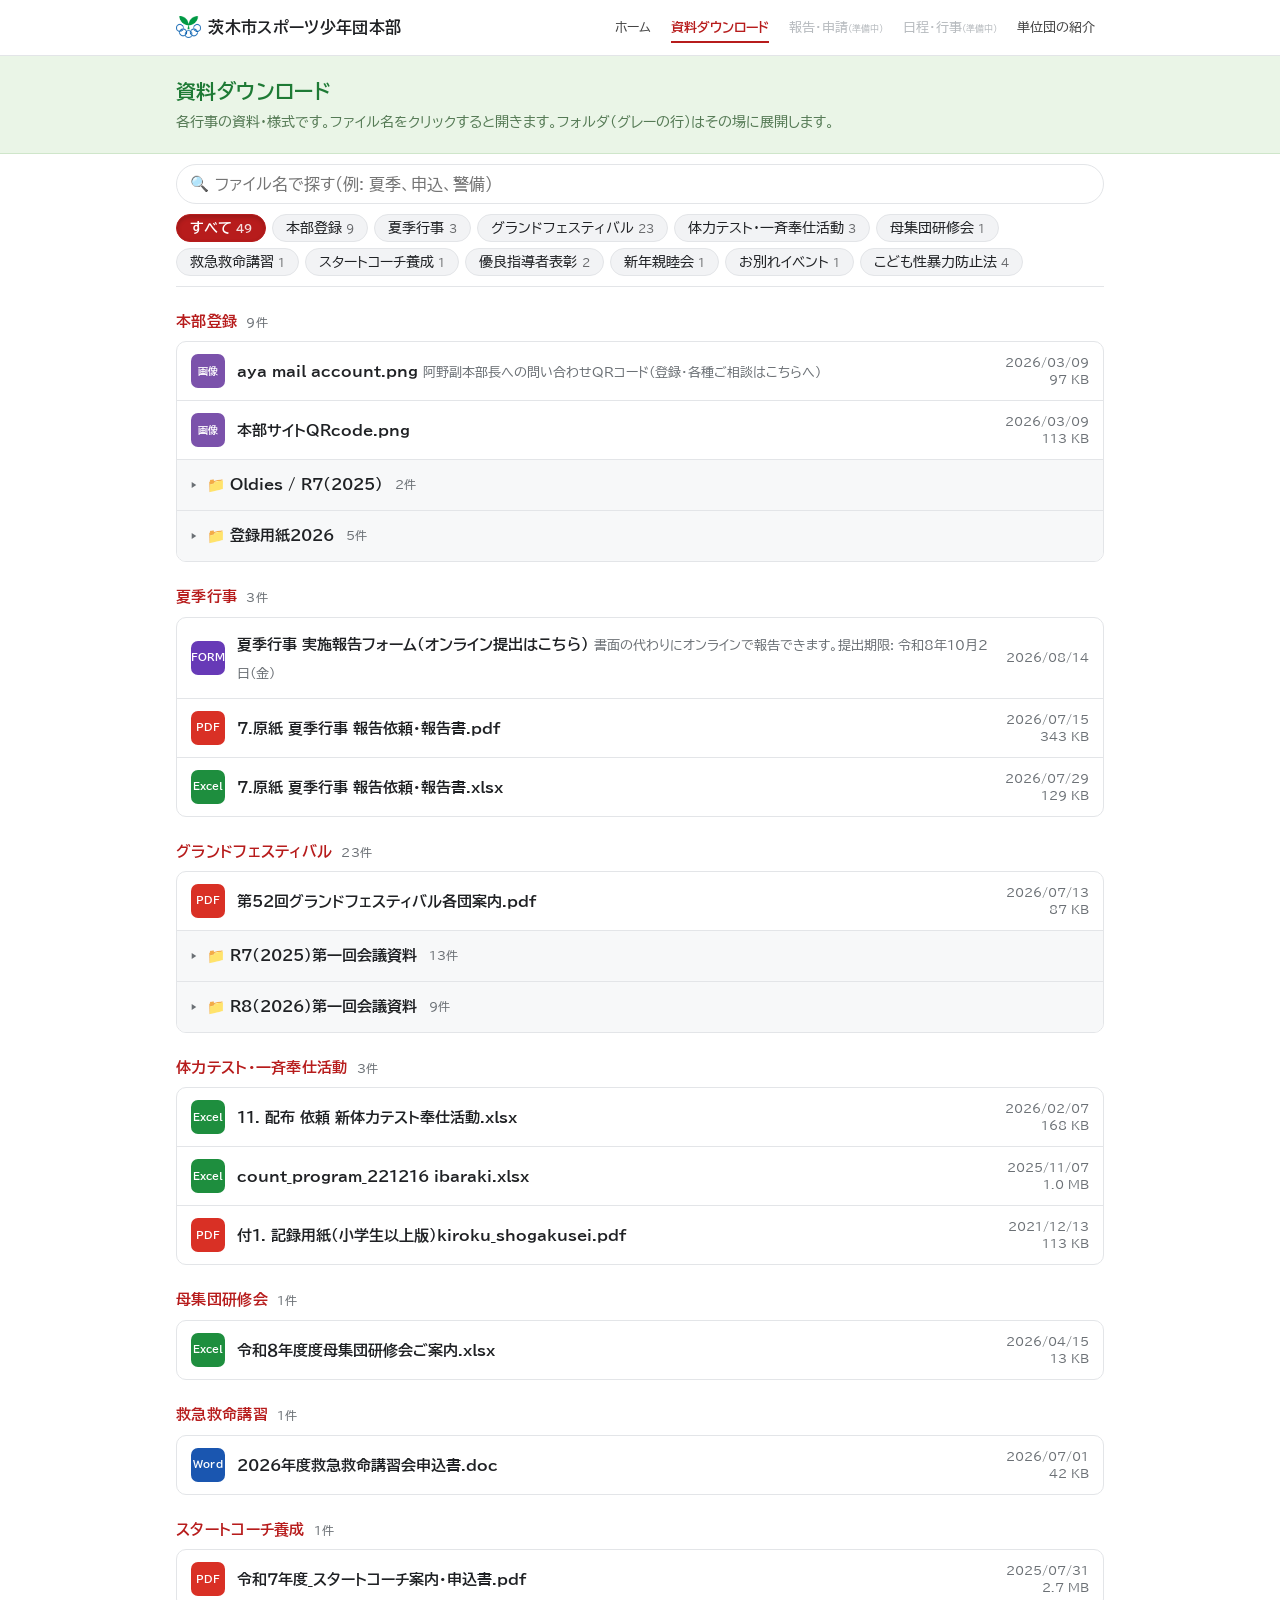
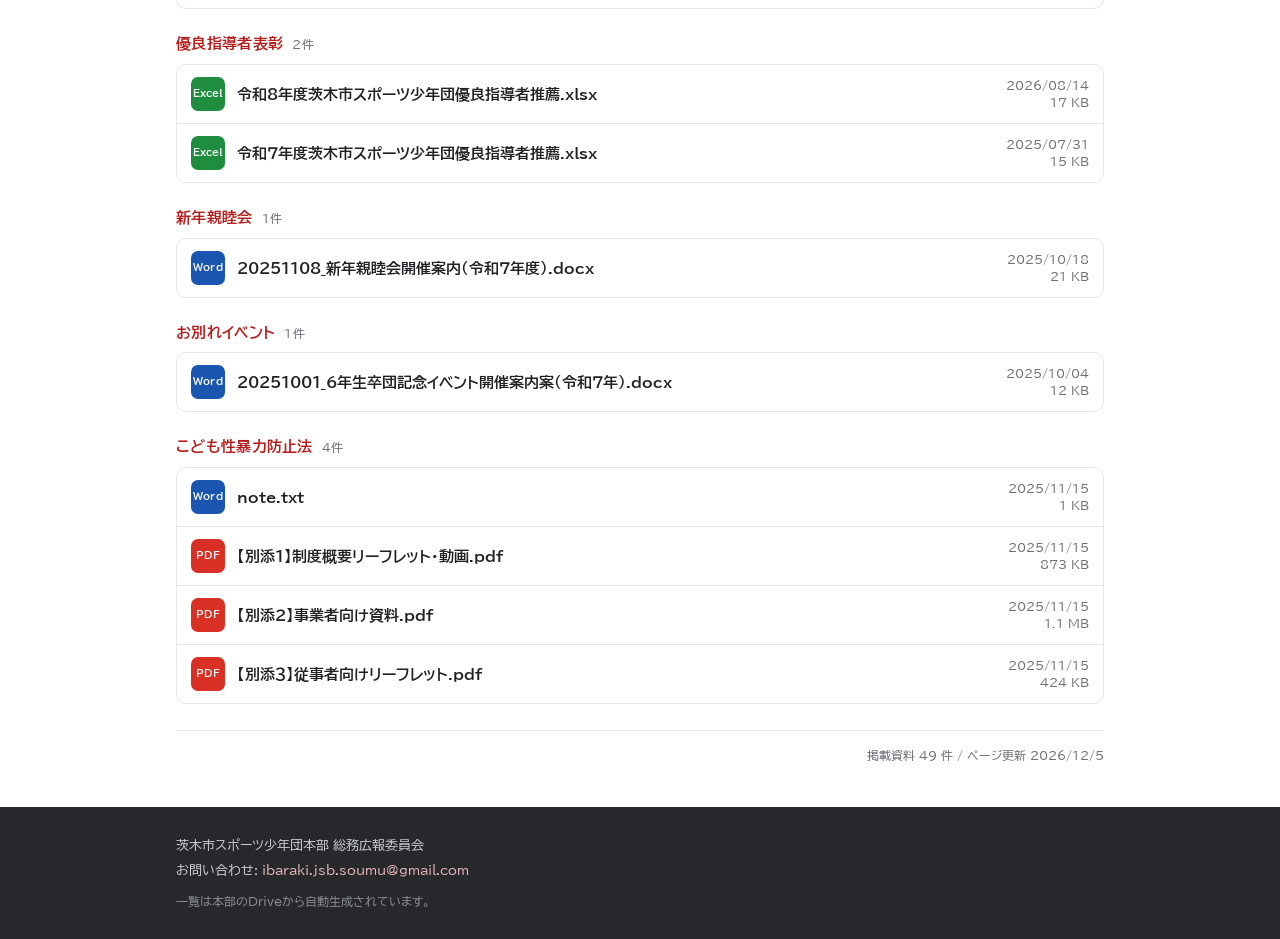
==== commit 21cbd9b6: "Design: 触感言語の全ページ統一とページ別の体験刷新 - 共通(style.css/site.js新設): 押下カーブ・波紋・ナビ下線伸長・focusリング・rise・reduced-motio" ====
--- a/shiryo.html
+++ b/shiryo.html
@@ -12,7 +12,8 @@
 <link rel="preconnect" href="https://fonts.googleapis.com">
 <link rel="preconnect" href="https://fonts.gstatic.com" crossorigin>
 <link href="https://fonts.googleapis.com/css2?family=BIZ+UDPGothic:wght@400;700&display=swap" rel="stylesheet">
-<link rel="stylesheet" href="style.css?v=2">
+<link rel="stylesheet" href="style.css?v=4">
+<script src="site.js?v=4" defer></script>
 <!--
   資料ダウンロードページ。
   データの流れ: ページを開くたびに「本部サイト資料一覧」スプレッドシート(資料一覧+手動追加)を直読みする。
@@ -30,21 +31,30 @@
   .pagehead h1{font-size:1.25rem;color:#1e7a35;letter-spacing:.02em}
   .pagehead p{font-size:.85rem;color:#557a55;margin-top:2px}
 
+  /* 書庫の道具箱: スクロールで浮かび、検索は若葉色に灯る */
   .tools{position:sticky;top:0;background:var(--bg);padding-top:10px;z-index:10;
-         border-bottom:1px solid var(--line);margin-bottom:2px}
+         border-bottom:1px solid var(--line);margin-bottom:2px;transition:box-shadow .25s ease}
+  .tools.floating{box-shadow:0 8px 18px -10px rgba(30,40,30,.28);border-bottom-color:transparent}
   .search{position:relative;margin-bottom:10px}
   .search input{width:100%;padding:11px 38px 11px 38px;font-size:1rem;border:1px solid var(--line);
-                border-radius:999px;background:#fff;outline:none;font-family:inherit}
-  .search input:focus{border-color:var(--red);box-shadow:0 0 0 3px rgba(183,28,28,.10)}
-  .search .icon{position:absolute;left:14px;top:50%;transform:translateY(-50%);color:var(--sub);font-size:.95rem}
+                border-radius:999px;background:#fff;outline:none;font-family:inherit;
+                transition:border-color .2s,box-shadow .25s var(--press)}
+  .search input:focus{border-color:var(--wakaba);box-shadow:0 0 0 4px rgba(46,158,70,.14)}
+  .search .icon{position:absolute;left:14px;top:50%;transform:translateY(-50%);color:var(--sub);font-size:.95rem;
+                transition:transform .3s var(--press)}
+  .search:focus-within .icon{transform:translateY(-50%) rotate(-14deg) scale(1.18)}
   .search .clear{position:absolute;right:8px;top:50%;transform:translateY(-50%);border:0;background:none;
-                 color:var(--sub);font-size:1.1rem;cursor:pointer;padding:4px 8px;display:none}
+                 color:var(--sub);font-size:1.1rem;cursor:pointer;padding:4px 8px;display:none;
+                 transition:transform .2s var(--press),color .15s}
+  .search .clear:hover{transform:translateY(-50%) scale(1.3);color:var(--red)}
   .tabs{display:flex;flex-wrap:wrap;gap:6px;padding-bottom:10px}
-  .tabs button{border:1px solid var(--line);background:var(--chip);color:var(--ink);
+  .tabs button{position:relative;overflow:hidden;border:1px solid var(--line);background:var(--chip);color:var(--ink);
                padding:6px 13px;border-radius:999px;font-size:.85rem;cursor:pointer;white-space:nowrap;
-               font-family:inherit;transition:.15s}
-  .tabs button:hover{background:#e8e9eb}
-  .tabs button.on{background:var(--red);border-color:var(--red);color:#fff;font-weight:700}
+               font-family:inherit;transition:transform .2s var(--press),background .15s,border-color .15s,box-shadow .2s}
+  .tabs button:hover{background:#e8e9eb;transform:translateY(-2px);box-shadow:0 4px 10px rgba(30,40,30,.10)}
+  .tabs button:active{transform:translateY(0) scale(.94);transition-duration:.06s}
+  .tabs button.on{background:var(--red);border-color:var(--red);color:#fff;font-weight:700;
+                  box-shadow:inset 0 2px 4px rgba(0,0,0,.18)}
   .tabs button .n{opacity:.65;font-size:.78em;margin-left:.4em}
   .tabs button.on .n{opacity:.85}
 
@@ -53,15 +63,26 @@
             letter-spacing:.02em;display:flex;align-items:baseline;gap:.6em}
   .group h2 .n{color:var(--sub);font-size:.8em;font-weight:400}
   .list{border:1px solid var(--line);border-radius:10px;overflow:hidden;background:#fff}
-  .item{display:flex;align-items:center;gap:12px;padding:12px 14px;border-bottom:1px solid var(--line);
-        text-decoration:none;color:inherit;transition:background .12s}
-  .item:hover{background:var(--hover)}
+  /* 行: hoverでファイル種別の色が左からそっと差し、バッジがくるっと応える */
+  .item{position:relative;display:flex;align-items:center;gap:12px;padding:12px 14px;border-bottom:1px solid var(--line);
+        text-decoration:none;color:inherit;transition:background .15s,padding-left .22s var(--press)}
+  .item::before{content:"";position:absolute;left:0;top:0;bottom:0;width:0;background:var(--kc,var(--wakaba));
+        transition:width .22s var(--press)}
+  .item:hover{background:var(--hover);padding-left:22px}
+  .item:hover::before{width:4px}
+  .item:hover .kind{transform:rotate(-8deg) scale(1.12)}
+  .item:active{background:#f2f6f2}
   .list > .item:last-child, details:last-child .item:last-child{border-bottom:none}
   .kind{flex:0 0 auto;width:34px;height:34px;border-radius:7px;display:flex;align-items:center;
         justify-content:center;font-size:.62rem;font-weight:700;color:#fff;letter-spacing:.02em}
+  .kind{transition:transform .3s var(--press)}
   .k-PDF{background:#d93025} .k-Excel{background:#1e8e3e} .k-Word{background:#1a56b0}
   .k-PowerPoint{background:#d56b1f} .k-画像{background:#7b52ab} .k-ZIP{background:#5f6368}
   .k-その他{background:#8a9099} .k-フォーム{background:#673ab7}
+  /* 行の左アクセントもファイル種別の色で(--kcをitemHtmlが埋める) */
+  .i-PDF{--kc:#d93025} .i-Excel{--kc:#1e8e3e} .i-Word{--kc:#1a56b0}
+  .i-PowerPoint{--kc:#d56b1f} .i-画像{--kc:#7b52ab} .i-ZIP{--kc:#5f6368}
+  .i-その他{--kc:#8a9099} .i-フォーム{--kc:#673ab7}
   .body{min-width:0;flex:1}
   .name{font-size:.94rem;font-weight:600;word-break:break-word;line-height:1.5}
   .desc{font-size:.8rem;color:var(--sub);margin-top:1px;word-break:break-word}
@@ -72,11 +93,14 @@
   details{border-bottom:1px solid var(--line)}
   details:last-child{border-bottom:none}
   summary{display:flex;align-items:center;gap:10px;padding:12px 14px;cursor:pointer;
-          background:var(--fold);list-style:none;user-select:none}
+          background:var(--fold);list-style:none;user-select:none;transition:background .15s}
   summary::-webkit-details-marker{display:none}
   summary:hover{background:#eef0f2}
-  .tri{flex:0 0 auto;transition:transform .15s;color:var(--sub);font-size:.7rem}
+  summary:hover .tri{transform:translateX(3px)}
+  summary:active{background:#e6e9ec}
+  .tri{flex:0 0 auto;transition:transform .25s var(--press);color:var(--sub);font-size:.7rem}
   details[open] .tri{transform:rotate(90deg)}
+  details[open] summary:hover .tri{transform:rotate(90deg) translateX(3px)}
   .fname{font-size:.92rem;font-weight:700}
   .fcount{color:var(--sub);font-size:.78rem;margin-left:.2em}
   details .item{padding-left:38px;background:#fff}
@@ -100,7 +124,7 @@
 
 <header class="sitehead">
   <div class="in">
-    <a class="brand" href="./"><img src="icons/logo.png" alt="スポーツ少年団ロゴ">茨木市<span>スポーツ少年団</span>本部</a>
+    <a class="brand" href="./"><img src="icons/logo.png" alt="スポーツ少年団ロゴ">茨木市スポーツ少年団本部</a>
     <nav>
       <a href="./">ホーム</a>
       <a class="cur" href="shiryo.html">資料ダウンロード</a>
@@ -225,7 +249,7 @@
   const all = [{key:'*', label:'すべて', n:DATA.length}]
     .concat(categories.map(c => ({key:c, label:c, n:DATA.filter(d=>d.c===c).length})));
   tabs.innerHTML = all.map(t =>
-    `<button data-key="${esc(t.key)}"${t.key===filter?' class="on"':''}>${esc(t.label)}<span class="n">${t.n}</span></button>`
+    `<button data-key="${esc(t.key)}" data-ripple${t.key===filter?' class="on"':''}>${esc(t.label)}<span class="n">${t.n}</span></button>`
   ).join('');
   tabs.querySelectorAll('button').forEach(b => b.addEventListener('click', () => {
     filter = b.dataset.key;
@@ -240,7 +264,7 @@
   const badge = d.k === 'PowerPoint' ? 'PPT' : d.k === 'その他' ? 'FILE' : d.k === 'フォーム' ? 'FORM' : d.k;
   const path = showPath ? esc(d.c) + (d.p ? ' &gt; ' + esc(d.p) : '') : '';
   return `
-    <a class="item" href="${esc(d.l)}" target="_blank" rel="noopener">
+    <a class="item i-${esc(d.k)}" data-ripple href="${esc(d.l)}" target="_blank" rel="noopener">
       <span class="kind k-${esc(d.k)}">${esc(badge)}</span>
       <span class="body">
         <span class="name">${esc(d.n)}${isNew(d.u) ? '<span class="new">NEW</span>' : ''}</span>
@@ -304,6 +328,14 @@
 document.getElementById('stamp').textContent = '掲載資料 ' + DATA.length + ' 件' + pageStamp();
 buildTabs(); render();
 
+// スクロールすると道具箱(検索+タブ)が紙面から浮く
+{
+  const tools = document.querySelector('.tools');
+  addEventListener('scroll', () => {
+    tools.classList.toggle('floating', scrollY > 40);
+  }, {passive: true});
+}
+
 // ---- シート直読み。成功したら最新データに差し替える。失敗時は焼き込みデータのまま動く ----
 const SHEET_ID = '1SO0QSusrDojFkDraf4MSGbUrFBch8jAM1ygvX_SlDVo';
 let liveMain = null, liveManual = null;
--- a/style.css
+++ b/style.css
@@ -1,14 +1,17 @@
 /* ============================================================
    茨木市スポーツ少年団本部 サイト共通スタイル
    正本: 三役役員共有フォルダA/本部サイト/サイトソース/
-   配色・フォント・ヘッダー・フッターはこのファイルで全ページ統一する
+   配色・フォント・ヘッダー・フッター・「触感言語」をこのファイルで全ページ統一する
+   触感言語 = 押下カーブ(--press)・波紋(.ripple)・ナビ下線伸長・focusリング・初回rise
    ============================================================ */
 
 :root{
   --red:#b71c1c; --red-hover:#d32f2f; --red-pale:#fbeaea;
+  --wakaba:#2e9e46; --wakaba-deep:#1e7a35; --wakaba-soft:#e8f4ea; --wakaba-hover:#268a3c;
   --ink:#1f2124; --sub:#6b7075; --line:#e3e5e8;
   --bg:#ffffff; --bg-alt:#f6f7f8; --chip:#f2f3f5; --hover:#faf7f7; --fold:#f7f8f9;
   --maxw:960px;
+  --press:cubic-bezier(.2,.9,.3,1.4);   /* 押し込み・弾みの共通カーブ */
 }
 *{margin:0;padding:0;box-sizing:border-box}
 html{-webkit-text-size-adjust:100%}
@@ -16,6 +19,7 @@
      color:var(--ink);background:var(--bg);line-height:1.75}
 img{max-width:100%;display:block}
 a{color:var(--red)}
+:focus-visible{outline:3px solid #7ec08a;outline-offset:2px;border-radius:6px}
 
 /* ---- ヘッダー・ナビ ---- */
 .sitehead{position:sticky;top:0;z-index:20;background:rgba(255,255,255,.96);
@@ -25,12 +29,17 @@
 .brand{font-weight:700;font-size:1.02rem;color:var(--ink);text-decoration:none;letter-spacing:.02em;
        display:inline-flex;align-items:center;gap:.45em}
 .brand span{color:var(--red)}
-.brand img{height:1.35em;width:auto}
+.brand img{height:1.35em;width:auto;transition:transform .35s var(--press)}
+.brand:hover img{transform:rotate(-8deg) scale(1.12)}
 nav{display:flex;gap:2px;flex-wrap:wrap}
-nav a,nav span{font-size:.82rem;text-decoration:none;color:#444;padding:6px 9px;border-radius:6px;
-               white-space:nowrap}
-nav a:hover{background:var(--red-pale);color:var(--red)}
+nav a,nav span{font-size:.82rem;text-decoration:none;color:#444;padding:6px 9px;
+               white-space:nowrap;position:relative}
+nav a::after{content:"";position:absolute;left:9px;right:9px;bottom:2px;height:2px;background:var(--wakaba);
+             transform:scaleX(0);transform-origin:center;transition:transform .22s ease}
+nav a:hover{color:var(--wakaba-deep)}
+nav a:hover::after{transform:scaleX(1)}
 nav a.cur{color:var(--red);font-weight:700}
+nav a.cur::after{background:var(--red);transform:scaleX(1)}
 nav span.soon{color:#b6babe;cursor:default}
 nav span.soon small{font-size:.72em}
 
@@ -43,11 +52,26 @@
 .sec-title::before{content:"";width:6px;height:1.15em;background:var(--red);border-radius:2px}
 
 /* ---- ボタン ---- */
-.btn{display:inline-block;text-align:center;text-decoration:none;background:var(--red);color:#fff;
-     font-weight:700;padding:12px 22px;border-radius:8px;letter-spacing:.04em;transition:.15s}
-.btn:hover{background:var(--red-hover)}
+.btn{display:inline-block;text-align:center;text-decoration:none;background:var(--wakaba);color:#fff;
+     font-weight:700;padding:12px 22px;border-radius:8px;letter-spacing:.04em;
+     transition:transform .2s var(--press),background .18s,box-shadow .2s}
+.btn:hover{background:var(--wakaba-hover);transform:translateY(-2px);box-shadow:0 6px 16px rgba(30,110,50,.22)}
+.btn:active{transform:translateY(0) scale(.97);transition-duration:.06s}
 .btn.ghost{background:#fff;color:var(--red);border:1.5px solid var(--red)}
-.btn.ghost:hover{background:var(--red-pale)}
+.btn.ghost:hover{background:var(--red-pale);box-shadow:0 6px 16px rgba(150,30,30,.14)}
+
+/* ---- 触感言語(共通) ---- */
+/* 波紋: JSが .ripple を差し込む。位置指定つき relative 前提 */
+.ripple{position:absolute;border-radius:50%;background:rgba(46,158,70,.18);transform:scale(0);
+        animation:rip .55s ease-out forwards;pointer-events:none}
+@keyframes rip{to{transform:scale(3.2);opacity:0}}
+/* 初回ロードのふわり(要 .rise 付与。JSで順にdelayを振る) */
+.rise{animation:rise .5s ease both}
+@keyframes rise{from{opacity:0;transform:translateY(10px)}to{opacity:1;transform:none}}
+/* OSの「動きを減らす」設定では全モーション停止 */
+@media (prefers-reduced-motion:reduce){
+  *,*::before,*::after{animation:none!important;transition:none!important}
+}
 
 /* ---- フッター ---- */
 footer{background:#26282b;color:#c7cacd;margin-top:40px}
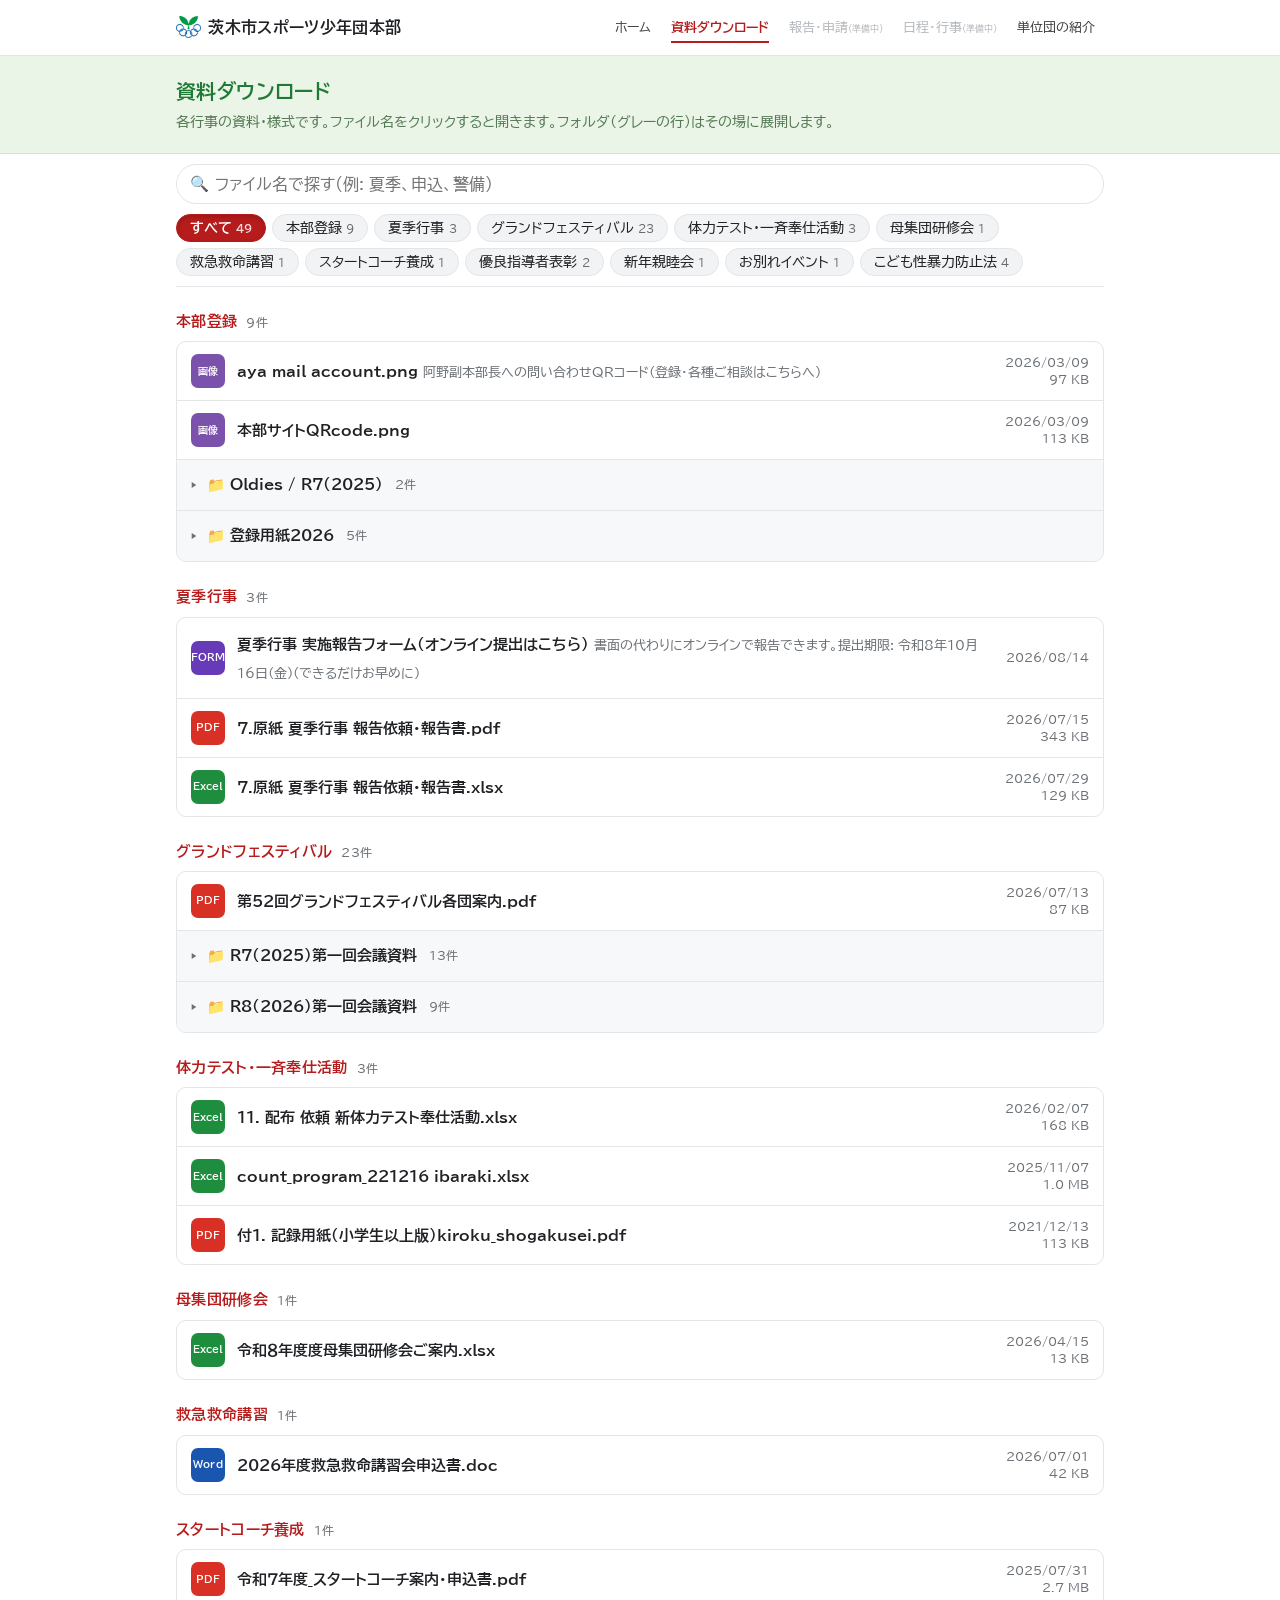
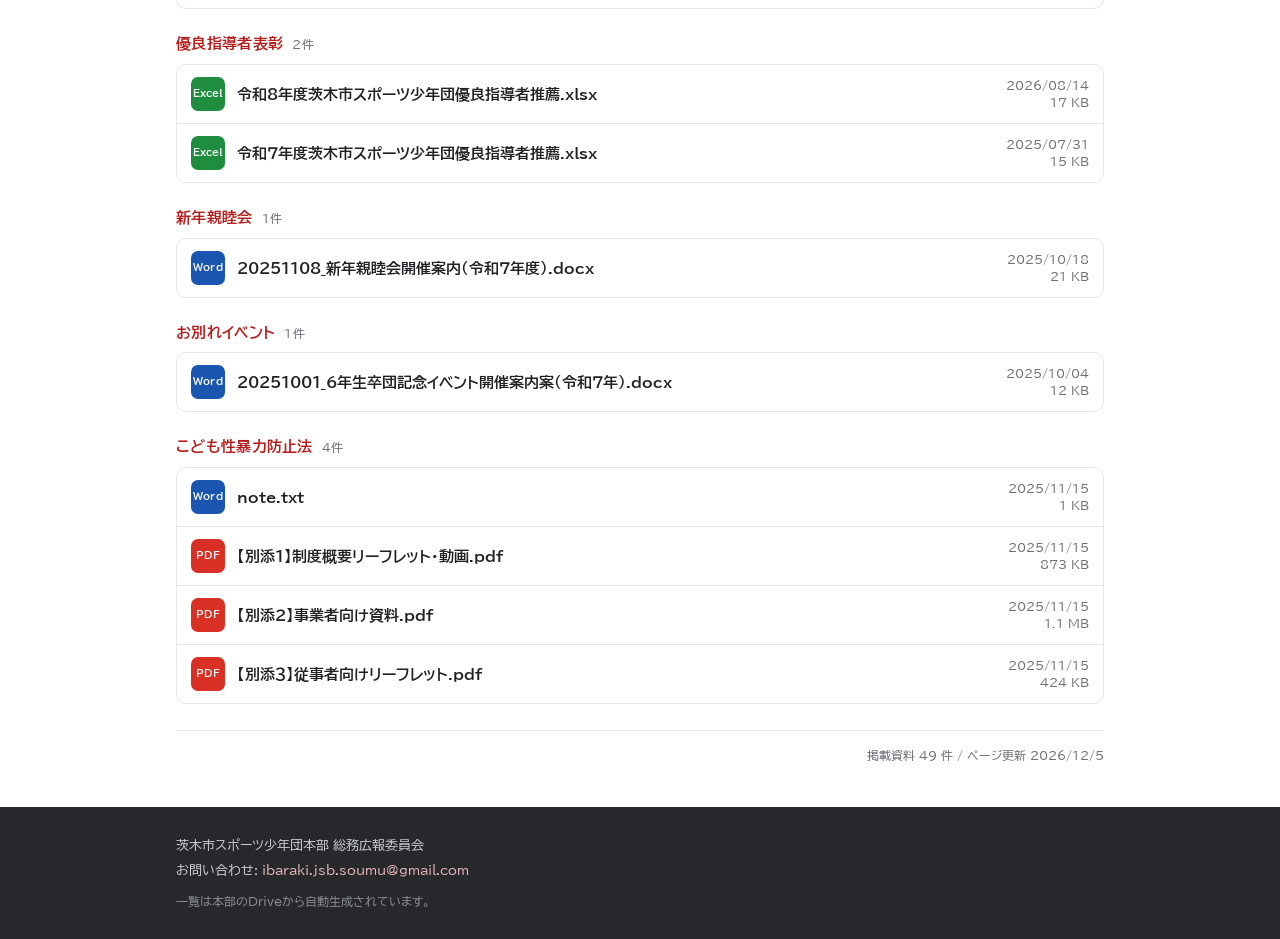
==== commit 1d68e512: "Update: 夏季行事報告の提出期限を10/16に延長 トップの受付中の手続きと資料ページ予備データの期限を変更。 受付中の手続きは備考を期限に添えて表示する(できるだけお早めに)。  Co-Aut" ====
--- a/shiryo.html
+++ b/shiryo.html
@@ -178,7 +178,7 @@
  {"c":"本部登録","p":"登録用紙2026","n":"少年団登録システム_代表メールアドレス変更操作手順.pdf","d":"","k":"PDF","u":"2026/03/05","s":"488 KB","l":"https://drive.google.com/file/d/12KC8ektOCG_4doBWCZVOydpH4VnZvMvy/view"},
  {"c":"本部登録","p":"登録用紙2026","n":"指導者会員名簿AB_2026改訂版.xlsx","d":"","k":"Excel","u":"2026/03/09","s":"38 KB","l":"https://drive.google.com/file/d/1O5uByCQJzPAyJuA0DL4kZ6croutQETmD/view"},
  {"c":"本部登録","p":"登録用紙2026","n":"本部登録チェック表_封筒.xlsx","d":"","k":"Excel","u":"2026/03/09","s":"71 KB","l":"https://drive.google.com/file/d/1_69Nxqpsxhf40aove8PyHd5NRIQ6gGAV/view"},
- {"c":"夏季行事","p":"","n":"夏季行事 実施報告フォーム(オンライン提出はこちら)","d":"書面の代わりにオンラインで報告できます。提出期限: 令和8年10月2日(金)","k":"フォーム","u":"2026/08/14","s":"","l":"https://docs.google.com/forms/d/e/1FAIpQLSf3aInRjQCVHlUAFjyBhXDfmYWGuzt3kATJhsNsNPAD850-fw/viewform"},
+ {"c":"夏季行事","p":"","n":"夏季行事 実施報告フォーム(オンライン提出はこちら)","d":"書面の代わりにオンラインで報告できます。提出期限: 令和8年10月16日(金)(できるだけお早めに)","k":"フォーム","u":"2026/08/14","s":"","l":"https://docs.google.com/forms/d/e/1FAIpQLSf3aInRjQCVHlUAFjyBhXDfmYWGuzt3kATJhsNsNPAD850-fw/viewform"},
  {"c":"夏季行事","p":"","n":"7.原紙 夏季行事 報告依頼・報告書.pdf","d":"","k":"PDF","u":"2026/07/15","s":"343 KB","l":"https://drive.google.com/file/d/1asd1w7vmzWuTIWYViamYhgvXy4CTgT6F/view"},
  {"c":"夏季行事","p":"","n":"7.原紙 夏季行事 報告依頼・報告書.xlsx","d":"","k":"Excel","u":"2026/07/29","s":"129 KB","l":"https://drive.google.com/file/d/1-KoF1yhyQL4lvJXjU5oytVPMihF0FhTM/view"},
  {"c":"グランドフェスティバル","p":"","n":"第52回グランドフェスティバル各団案内.pdf","d":"","k":"PDF","u":"2026/07/13","s":"87 KB","l":"https://drive.google.com/file/d/1W2IdGdTI4X5TS-w7GN_0OSZ7KcWpWqjH/view"},
